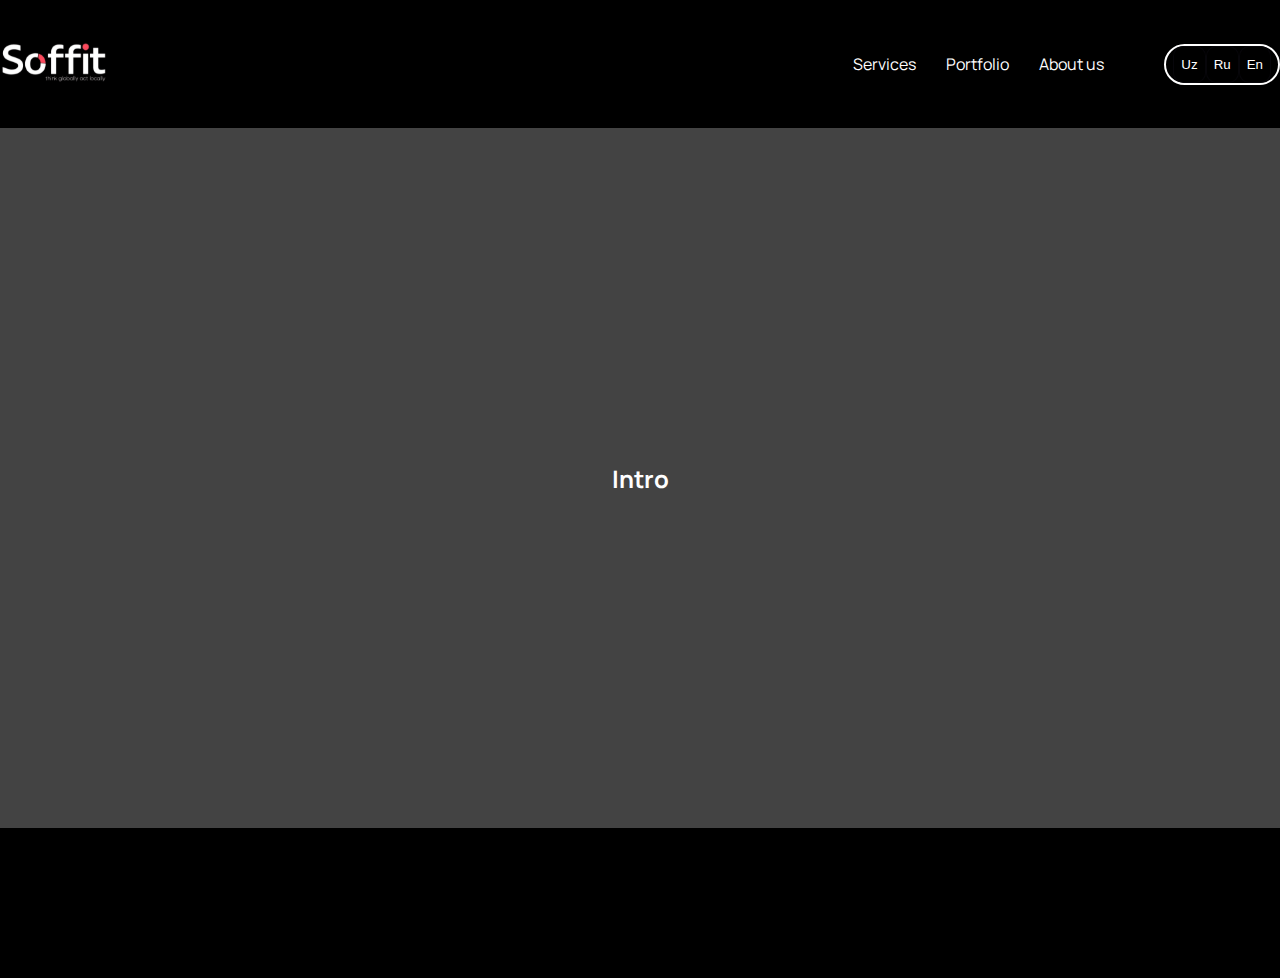
==== index.html @ 9f5dd077 "[main] feat: init" ====
<!DOCTYPE html>
<html lang="en">
  <head>
    <meta charset="UTF-8" />
    <meta name="viewport" content="width=device-width, initial-scale=1.0" />
    <link rel="stylesheet" href="./style.css" />
    <link rel="icon" href="./icons/logo.svg" />

    <!-- google fonts -->
    <link rel="preconnect" href="https://fonts.googleapis.com" />
    <link rel="preconnect" href="https://fonts.gstatic.com" crossorigin />
    <link
      href="https://fonts.googleapis.com/css2?family=Manrope:wght@200..800&family=Montserrat:ital,wght@0,100..900;1,100..900&display=swap"
      rel="stylesheet"
    />
    <!-- google fonts -->

    <title>Soffit</title>
  </head>

  <body>
    <header>
      <div class="container">
        <nav class="flex justify-between items-center py-40">
          <a href="/"><img src="/icons/logo.svg" alt="Soffit" /></a>

          <ul class="flex items-center gap-60">
            <ul class="flex items-center gap-30">
              <li>
                <a href="/services" class="no-underline">Services</a>
              </li>

              <li>
                <a href="/portfolio" class="no-underline">Portfolio</a>
              </li>

              <li>
                <a href="/about" class="no-underline">About us</a>
              </li>
            </ul>

            <li>
              <div class="flex border rounded-full overflow-hidden px-5">
                <button class="px-5">Uz</button>
                <button class="px-5">Ru</button>
                <button class="px-5">En</button>
              </div>
            </li>
          </ul>
        </nav>
      </div>
    </header>

    <section class="intro">
      <div class="container">
        <div class="bg-gray h-700 flex justify-center items-center">
          <h2 class="bg-gray">Intro</h2>
        </div>
      </div>
    </section>
  </body>
</html>
---- style.css ----
* {
  padding: 0;
  margin: 0;
  box-sizing: border-box;
  scroll-behavior: smooth;
  background: #000000;
  color: #ffffff;
}

body {
  font-family: "Manrope", sans-serif;
}

.container {
  max-width: 1400px;
  margin: 0 auto;
}

::-webkit-scrollbar {
  width: 5px;
  height: 10px;
}

/* Background color of the scrollbar track */
::-webkit-scrollbar-track {
  background-color: #000000;
}

/* Color of the scrollbar thumb */
::-webkit-scrollbar-thumb {
  background-color: #434343;
  border-radius: 5px;
}

/* On hover, color of the scrollbar thumb */
::-webkit-scrollbar-thumb:hover {
  background-color: #4b4b4b;
}

.flex {
  display: flex;
}

.items-center {
  align-items: center;
}

.items-start {
  align-items: start;
}

.justify-between {
  justify-content: space-between;
}

.justify-center {
  justify-content: center;
}

.gap-15 {
  gap: 15px;
}

.gap-30 {
  gap: 30px;
}

.gap-50 {
  gap: 50px;
}

.gap-60 {
  gap: 60px;
}

.my-30 {
  margin: 30px 0;
}

.p-0 {
  padding: 0;
}

.px-5 {
  padding-left: 7px;
  padding-right: 7px;
}

.py-10 {
  padding: 10px 0;
}

.py-20 {
  padding: 20px 0;
}

.py-30 {
  padding: 30px 0;
}

.py-40 {
  padding: 40px 0;
}

.hidden {
  display: none;
}

.no-underline {
  text-decoration-line: none;
}

.text-underline {
  text-decoration: underline;
}

.bg-none {
  background: none;
}

.border-none {
  border: none;
}

.border {
  border: #ffffff 2px solid;
}

.border-white {
  border: #ffffff;
}

.rounded-full {
  border-radius: 9999px;
}

.overflow-hidden {
  overflow: hidden;
}

.focus-outline-none {
  outline: none;
}

.bg-gray {
  background-color: #434343;
}

.h-700 {
  height: 700px;
}

.w-full {
  width: 100%;
}

ul {
  margin: 0;
  padding-inline-start: 0;
}
ul li {
  list-style-type: none;
}

header nav button {
  padding: 10px 20px;
  border-radius: 10px;
  border: 1px solid var(--gray-borders, rgba(47, 43, 67, 0.15));
  cursor: pointer;
}
header nav button:hover {
  background: var(--gray-borders, rgba(47, 43, 67, 0.02));
}

.intro {
  margin-bottom: 150px;
}

@media (max-width: 640px) {
  .container {
    max-width: 360px;
  }
  .hidden {
    display: block;
  }
}/*# sourceMappingURL=style.css.map */
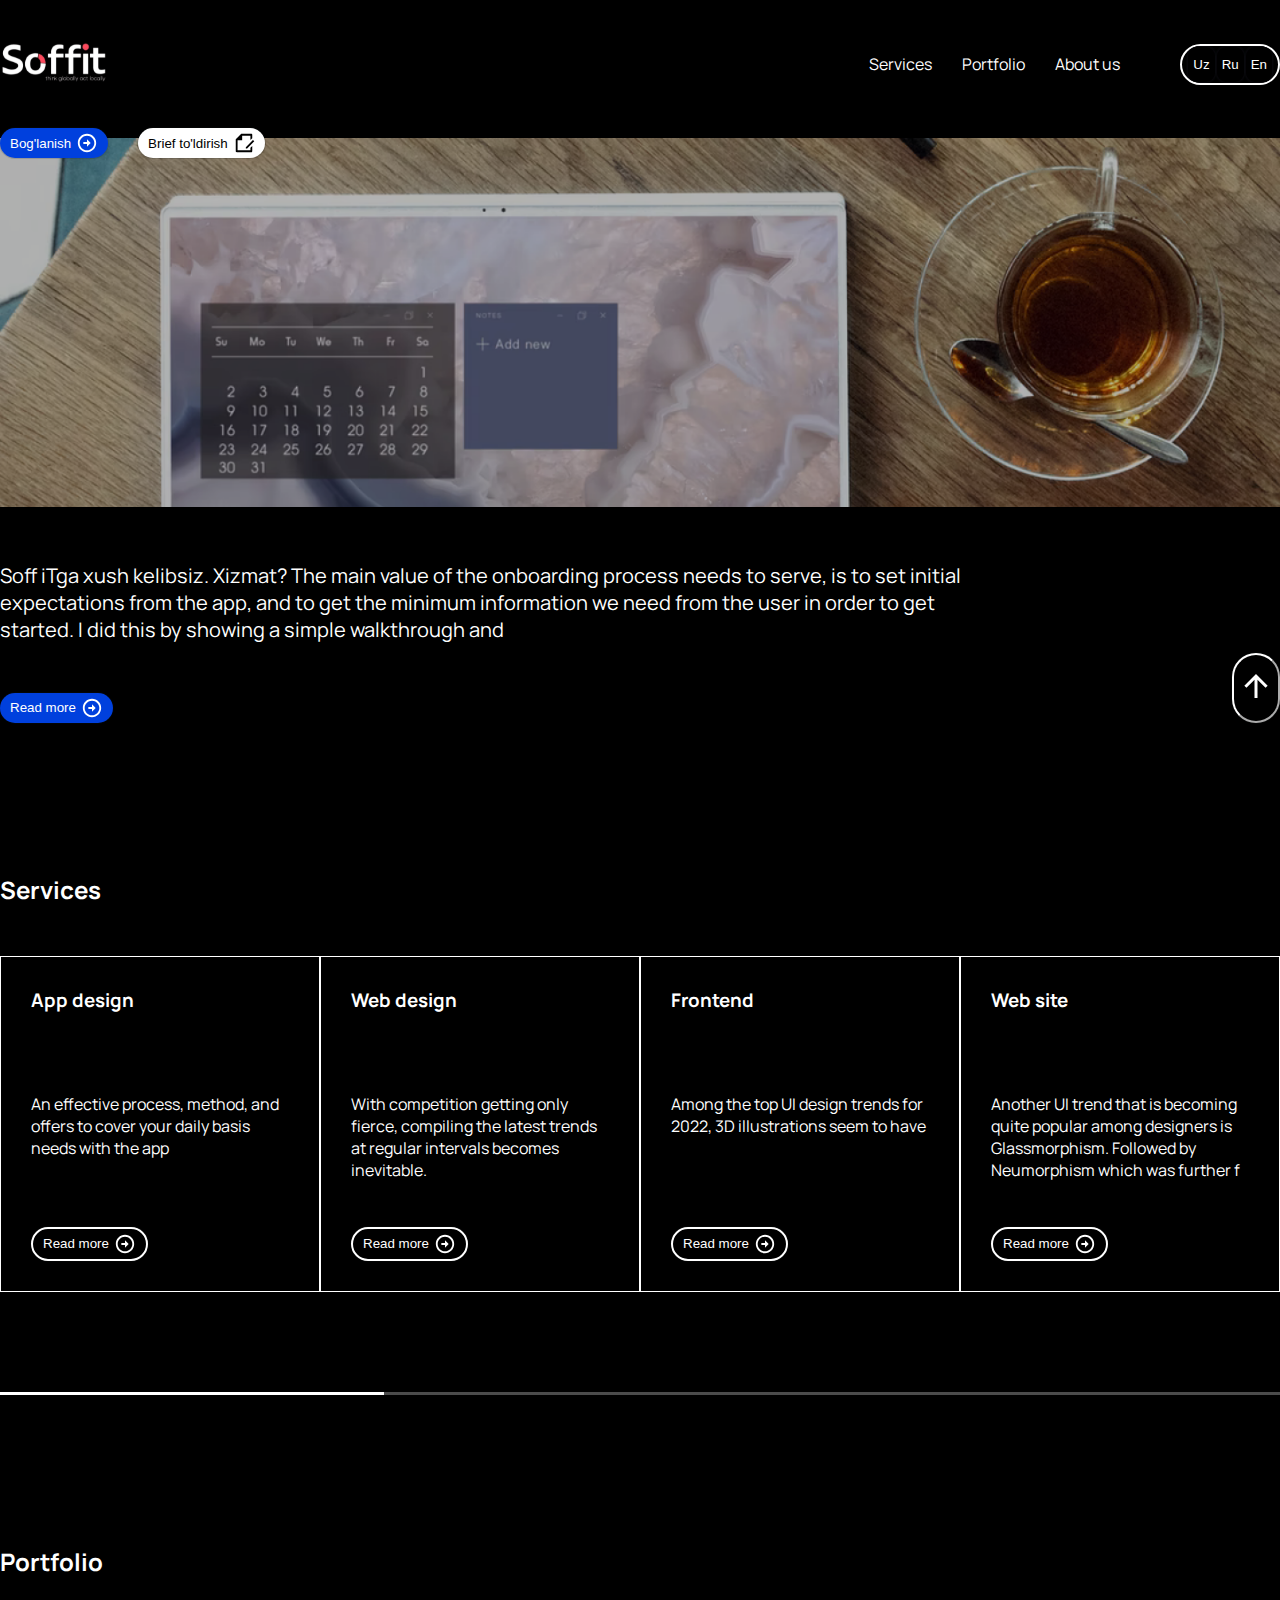
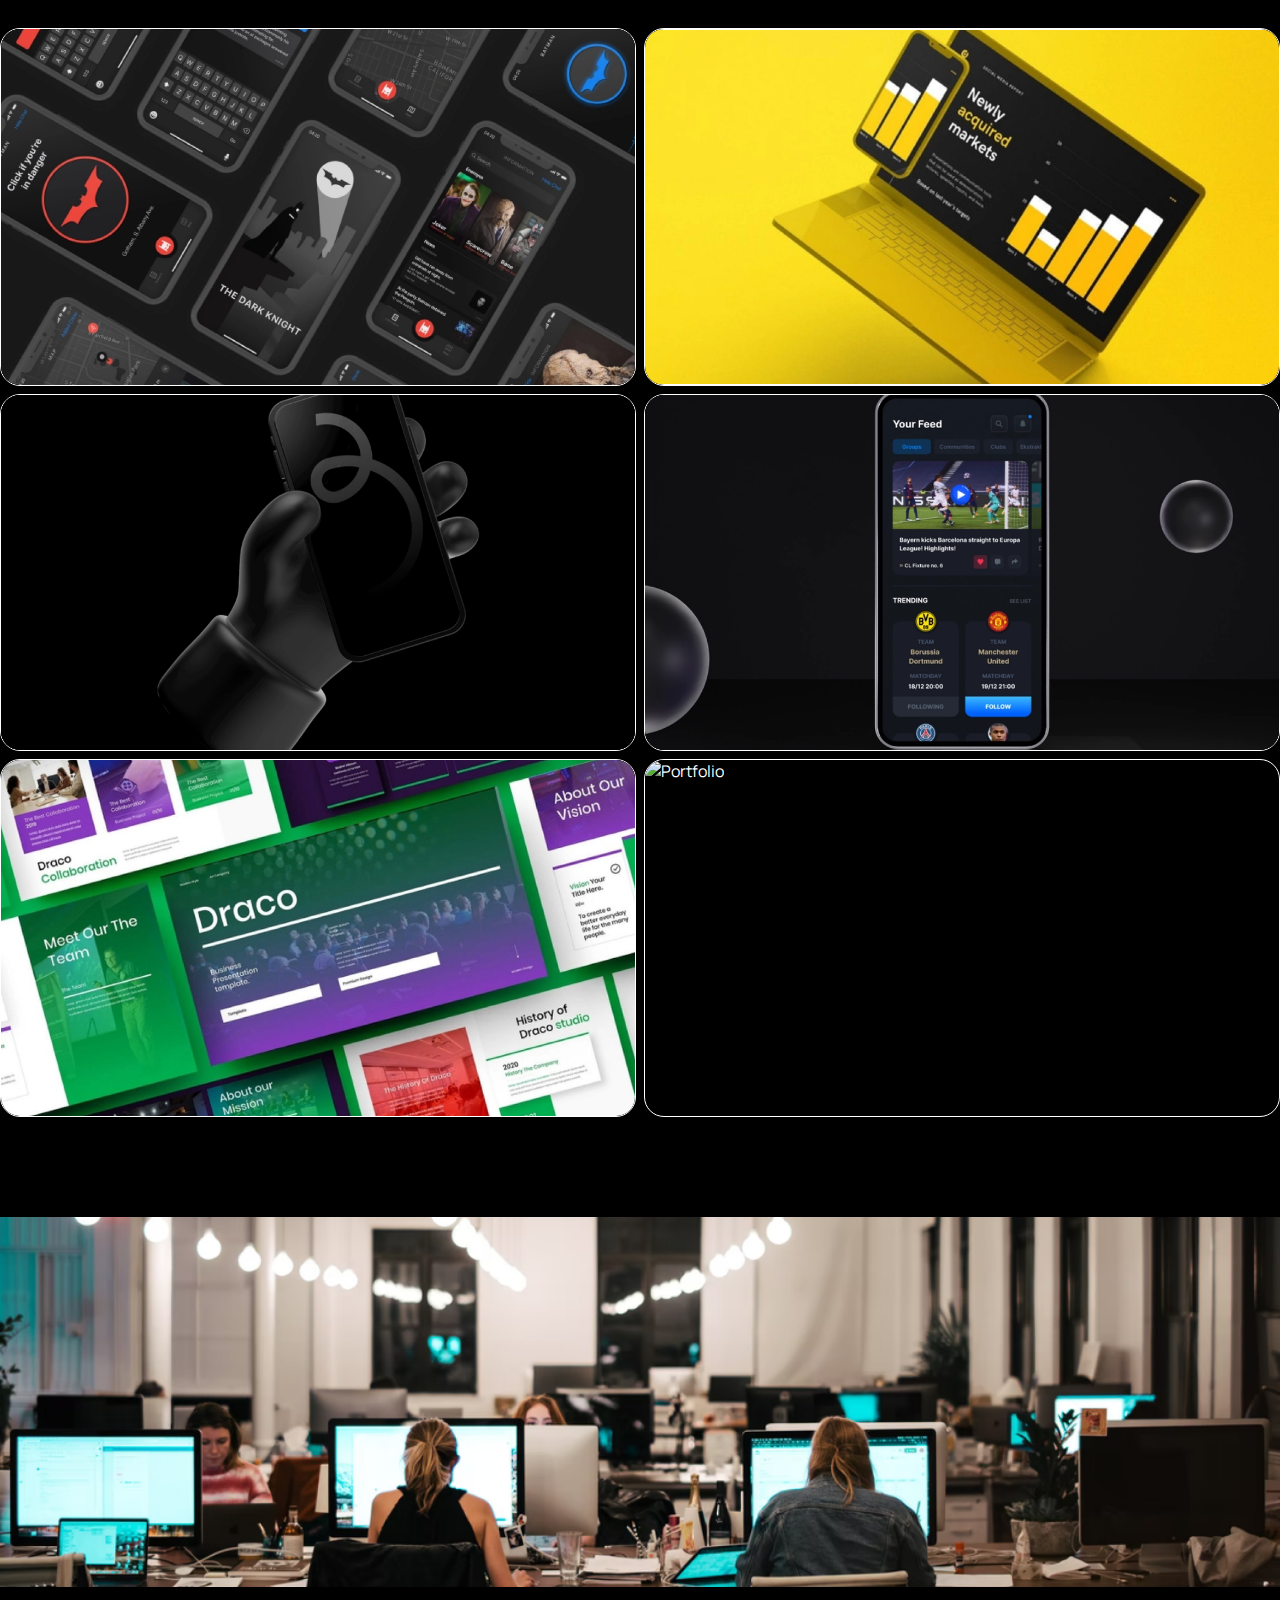
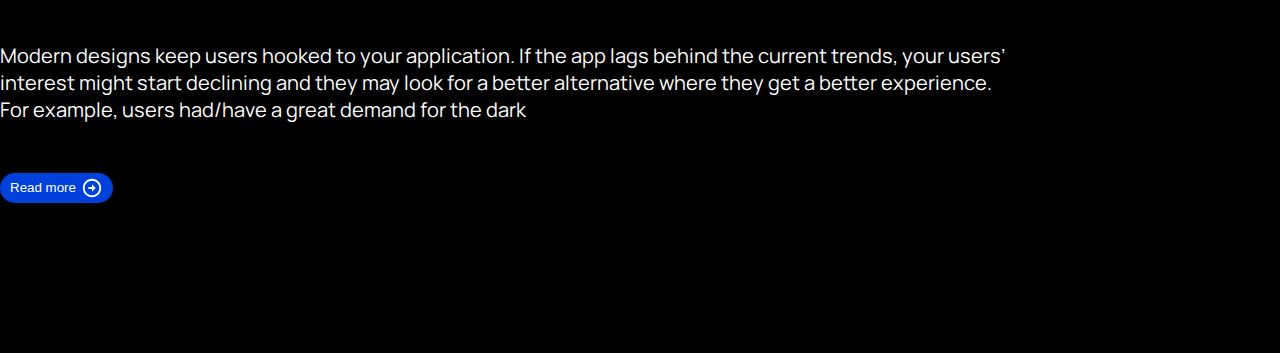
==== commit d7ad9cc0: "[main] feat: main page" ====
--- a/index.html
+++ b/index.html
@@ -51,10 +51,195 @@
       </div>
     </header>
 
-    <section class="intro">
-      <div class="container">
-        <div class="bg-gray h-700 flex justify-center items-center">
-          <h2 class="bg-gray">Intro</h2>
+    <section id="intro" class="intro">
+      <div class="container relative h-10">
+        <div class="flex gap-30 absolute bg-none">
+          <button
+            class="rounded-full flex items-center gap-5 py-4 px-10 overflow-hidden bg-blue border-none"
+          >
+            <span class="bg-blue">Bog'lanish</span>
+
+            <img src="/icons/righ-arrow.svg" alt="go" class="bg-blue" />
+          </button>
+
+          <button
+            class="rounded-full flex items-center gap-5 py-4 px-10 overflow-hidden bg-white border-none"
+          >
+            <span class="bg-white text-black">Brief to'ldirish</span>
+
+            <img src="/icons/brief.svg" alt="go" class="bg-white" />
+          </button>
+        </div>
+      </div>
+
+      <img
+        src="./images/intro.png"
+        alt="Soffit"
+        class="w-full max-h-500 object-cover object-center"
+      />
+
+      <div class="container intro-text-container">
+        <div>
+          <p>
+            Soff iTga xush kelibsiz. Xizmat? The main value of the onboarding
+            process needs to serve, is to set initial expectations from the app,
+            and to get the minimum information we need from the user in order to
+            get started. I did this by showing a simple walkthrough and
+          </p>
+
+          <button
+            class="rounded-full flex items-center gap-5 py-4 px-10 overflow-hidden bg-blue border-none"
+          >
+            <span class="bg-blue">Read more</span>
+
+            <img src="/icons/righ-arrow.svg" alt="go" class="bg-blue" />
+          </button>
+        </div>
+
+        <button class="bg-none border-white rounded-full button-to-top">
+          <img src="/icons/to-top.svg" alt="To top" />
+        </button>
+      </div>
+    </section>
+
+    <section id="services" class="services">
+      <div class="container">
+        <h2>Services</h2>
+
+        <div class="cards">
+          <!-- Service card start -->
+          <div class="card">
+            <h3>App design</h3>
+
+            <p>
+              An effective process, method, and offers to cover your daily basis
+              needs with the app
+            </p>
+
+            <button>
+              <span>Read more</span>
+
+              <img src="/icons/righ-arrow.svg" alt="go" />
+            </button>
+          </div>
+          <!-- Service card end -->
+
+          <!-- Service card start -->
+          <div class="card">
+            <h3>Web design</h3>
+
+            <p>
+              With competition getting only fierce, compiling the latest trends
+              at regular intervals becomes inevitable.
+            </p>
+
+            <button>
+              <span>Read more</span>
+
+              <img src="/icons/righ-arrow.svg" alt="go" />
+            </button>
+          </div>
+          <!-- Service card end -->
+
+          <!-- Service card start -->
+          <div class="card">
+            <h3>Frontend</h3>
+
+            <p>
+              Among the top UI design trends for 2022, 3D illustrations seem to
+              have
+            </p>
+
+            <button>
+              <span>Read more</span>
+
+              <img src="/icons/righ-arrow.svg" alt="go" />
+            </button>
+          </div>
+          <!-- Service card end -->
+
+          <!-- Service card start -->
+          <div class="card">
+            <h3>Web site</h3>
+
+            <p>
+              Another UI trend that is becoming quite popular among designers is
+              Glassmorphism. Followed by Neumorphism which was further f
+            </p>
+
+            <button>
+              <span>Read more</span>
+
+              <img src="/icons/righ-arrow.svg" alt="go" />
+            </button>
+          </div>
+          <!-- Service card end -->
+        </div>
+
+        <div class="scroll-bar">
+          <div class="thumb"></div>
+        </div>
+      </div>
+    </section>
+
+    <section id="portfolio" class="portfolio">
+      <div class="container">
+        <h2>Portfolio</h2>
+
+        <div class="cards">
+          <div class="card">
+            <img src="/images/portfolio-1.png" alt="Portfolio" />
+          </div>
+
+          <div class="card">
+            <img src="/images/portfolio-2.png" alt="Portfolio" />
+          </div>
+
+          <div class="card">
+            <img src="/images/portfolio-3.png" alt="Portfolio" />
+          </div>
+
+          <div class="card">
+            <img src="/images/portfolio-4.png" alt="Portfolio" />
+          </div>
+
+          <div class="card">
+            <img src="/images/portfolio-5.png" alt="Portfolio" />
+          </div>
+
+          <div class="card">
+            <img src="/images/portfolio-6x`.png" alt="Portfolio" />
+          </div>
+        </div>
+      </div>
+    </section>
+
+    <section id="outro" class="outro">
+      <img
+        src="/images/outro.png"
+        alt="Outro"
+        class="w-full max-h-500 object-cover object-center"
+      />
+
+      <div class="container">
+        <div class="outro-text-container">
+          <div>
+            <p>
+              Modern designs keep users hooked to your application. If the app
+              lags behind the current trends, your users’ interest might start
+              declining and they may look for a better alternative where they
+              get a better experience. For example, users had/have a great
+              demand for the dark
+            </p>
+
+            <button
+              class="rounded-full flex items-center gap-5 py-4 px-10 overflow-hidden bg-blue border-none"
+            >
+              <span class="bg-blue">Read more</span>
+
+              <img src="/icons/righ-arrow.svg" alt="go" class="bg-blue" />
+            </button>
+          </div>
         </div>
       </div>
     </section>
--- a/style.css
+++ b/style.css
@@ -57,6 +57,10 @@
   justify-content: center;
 }
 
+.gap-5 {
+  gap: 5px;
+}
+
 .gap-15 {
   gap: 15px;
 }
@@ -73,33 +77,80 @@
   gap: 60px;
 }
 
+.mt-60 {
+  margin-top: 60x;
+}
+
+.mt-80 {
+  margin-top: 80x;
+}
+
+.mt-100 {
+  margin-top: 100x;
+}
+
 .my-30 {
-  margin: 30px 0;
+  margin-top: 30px;
+  margin-bottom: 30px;
+}
+
+.my-60 {
+  margin-top: 60px;
+  margin-bottom: 60px;
+}
+
+.my-80 {
+  margin-top: 80px;
+  margin-bottom: 80px;
+}
+
+.my-100 {
+  margin-top: 100px;
+  margin-bottom: 100px;
 }
 
 .p-0 {
-  padding: 0;
+  padding: 0px 0px;
 }
 
 .px-5 {
-  padding-left: 7px;
-  padding-right: 7px;
+  padding-left: 5px;
+  padding-right: 5px;
+}
+
+.px-10 {
+  padding-left: 10px;
+  padding-right: 10px;
+}
+
+.py-4 {
+  padding-top: 4px;
+  padding-bottom: 4px;
+}
+
+.py-5 {
+  padding-top: 4px;
+  padding-bottom: 4px;
 }
 
 .py-10 {
-  padding: 10px 0;
+  padding-top: 4px;
+  padding-bottom: 4px;
 }
 
 .py-20 {
-  padding: 20px 0;
+  padding-top: 20px;
+  padding-bottom: 20px;
 }
 
 .py-30 {
-  padding: 30px 0;
+  padding-top: 30px;
+  padding-bottom: 30px;
 }
 
 .py-40 {
-  padding: 40px 0;
+  padding-top: 40px;
+  padding-bottom: 40px;
 }
 
 .hidden {
@@ -127,7 +178,7 @@
 }
 
 .border-white {
-  border: #ffffff;
+  border-color: #ffffff;
 }
 
 .rounded-full {
@@ -146,8 +197,40 @@
   background-color: #434343;
 }
 
-.h-700 {
-  height: 700px;
+.bg-blue {
+  background-color: #0040DD;
+}
+
+.bg-white {
+  background-color: #ffffff;
+}
+
+.text-black {
+  color: #000000;
+}
+
+.relative {
+  position: relative;
+}
+
+.absolute {
+  position: absolute;
+}
+
+.h-10 {
+  height: 10px;
+}
+
+.h-500 {
+  height: 500px;
+}
+
+.h-600 {
+  height: 600px;
+}
+
+.max-h-500 {
+  max-height: 500px;
 }
 
 .w-full {
@@ -160,20 +243,126 @@
 }
 ul li {
   list-style-type: none;
+}
+
+button {
+  cursor: pointer;
+  box-shadow: rgba(0, 0, 0, 0.02) 0px 1px 3px 0px, rgba(27, 31, 35, 0.15) 0px 0px 0px 1px;
+}
+
+button:hover {
+  box-shadow: rgba(60, 64, 67, 0.3) 0px 1px 2px 0px, rgba(60, 64, 67, 0.15) 0px 2px 6px 2px;
+}
+
+.object-center {
+  -o-object-position: center;
+     object-position: center;
+}
+
+.object-cover {
+  -o-object-fit: cover;
+     object-fit: cover;
 }
 
 header nav button {
   padding: 10px 20px;
   border-radius: 10px;
   border: 1px solid var(--gray-borders, rgba(47, 43, 67, 0.15));
-  cursor: pointer;
 }
 header nav button:hover {
   background: var(--gray-borders, rgba(47, 43, 67, 0.02));
 }
 
-.intro {
+.intro,
+.outro {
   margin-bottom: 150px;
+}
+.intro-text-container,
+.outro-text-container {
+  display: flex;
+  justify-content: space-between;
+  align-items: end;
+  margin-top: 50px;
+  margin-bottom: 50px;
+}
+.intro-text-container p,
+.outro-text-container p {
+  font-size: 20px;
+  width: 80%;
+  margin-bottom: 50px;
+}
+.intro-text-container .button-to-top,
+.outro-text-container .button-to-top {
+  height: 70px;
+  padding-left: 4px;
+  padding-right: 4px;
+}
+
+.services h2 {
+  margin-bottom: 50px;
+}
+.services .cards {
+  display: flex;
+  align-items: stretch;
+  margin-bottom: 100px;
+}
+.services .cards .card {
+  position: relative;
+  border: #ffffff 1px solid;
+  padding: 30px;
+  width: 350px;
+}
+.services .cards .card h3 {
+  margin-bottom: 80px;
+}
+.services .cards .card p {
+  margin-bottom: 80px;
+}
+.services .cards .card button {
+  position: absolute;
+  bottom: 30px;
+  border-radius: 9999px;
+  border: 2px solid #ffffff;
+  overflow: hidden;
+  background: none;
+  display: flex;
+  align-items: center;
+  gap: 5px;
+  padding: 4px 10px;
+}
+.services .scroll-bar {
+  margin-bottom: 150px;
+  height: 3px;
+  background-color: #4b4b4b;
+}
+.services .scroll-bar .thumb {
+  height: 100%;
+  width: 30%;
+  background-color: #ffffff;
+}
+
+.portfolio h2 {
+  margin-bottom: 50px;
+}
+.portfolio .cards {
+  display: grid;
+  grid-template-columns: repeat(2, 1fr);
+  grid-gap: 8px;
+  margin-bottom: 100px;
+}
+.portfolio .cards .card {
+  border: #ffffff 1px solid;
+  border-radius: 20px;
+  overflow: hidden;
+  aspect-ratio: 16/9;
+}
+.portfolio .cards img {
+  width: 100%;
+  height: 100%;
+  -o-object-fit: cover;
+     object-fit: cover;
+  -o-object-position: center;
+     object-position: center;
 }
 
 @media (max-width: 640px) {
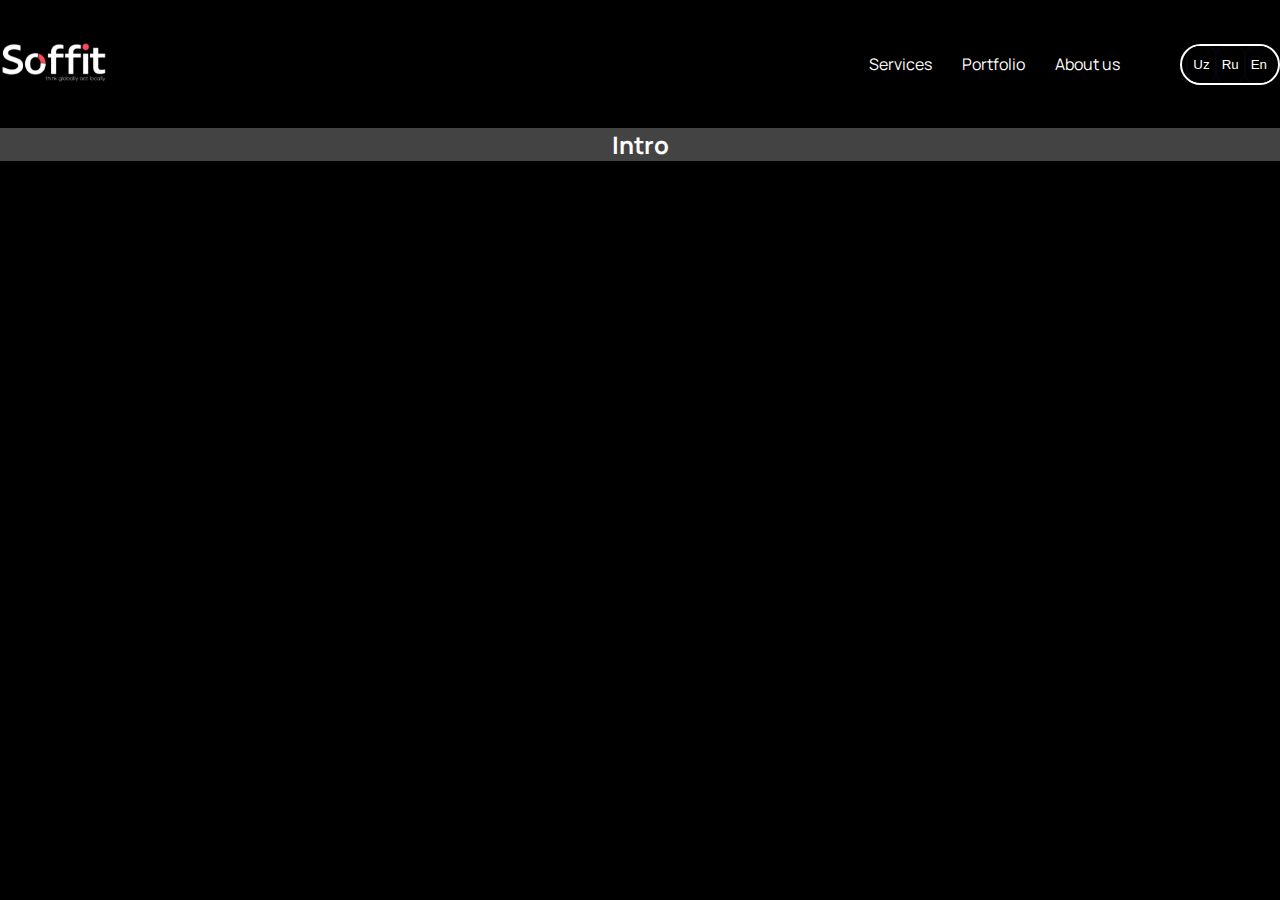
==== commit 82709dd1: "Portfolio" ====
--- a/index.html
+++ b/index.html
@@ -31,7 +31,7 @@
               </li>
 
               <li>
-                <a href="/portfolio" class="no-underline">Portfolio</a>
+                <a href="/portfolio.html" class="no-underline">Portfolio</a>
               </li>
 
               <li>
@@ -51,195 +51,10 @@
       </div>
     </header>
 
-    <section id="intro" class="intro">
-      <div class="container relative h-10">
-        <div class="flex gap-30 absolute bg-none">
-          <button
-            class="rounded-full flex items-center gap-5 py-4 px-10 overflow-hidden bg-blue border-none"
-          >
-            <span class="bg-blue">Bog'lanish</span>
-
-            <img src="/icons/righ-arrow.svg" alt="go" class="bg-blue" />
-          </button>
-
-          <button
-            class="rounded-full flex items-center gap-5 py-4 px-10 overflow-hidden bg-white border-none"
-          >
-            <span class="bg-white text-black">Brief to'ldirish</span>
-
-            <img src="/icons/brief.svg" alt="go" class="bg-white" />
-          </button>
-        </div>
-      </div>
-
-      <img
-        src="./images/intro.png"
-        alt="Soffit"
-        class="w-full max-h-500 object-cover object-center"
-      />
-
-      <div class="container intro-text-container">
-        <div>
-          <p>
-            Soff iTga xush kelibsiz. Xizmat? The main value of the onboarding
-            process needs to serve, is to set initial expectations from the app,
-            and to get the minimum information we need from the user in order to
-            get started. I did this by showing a simple walkthrough and
-          </p>
-
-          <button
-            class="rounded-full flex items-center gap-5 py-4 px-10 overflow-hidden bg-blue border-none"
-          >
-            <span class="bg-blue">Read more</span>
-
-            <img src="/icons/righ-arrow.svg" alt="go" class="bg-blue" />
-          </button>
-        </div>
-
-        <button class="bg-none border-white rounded-full button-to-top">
-          <img src="/icons/to-top.svg" alt="To top" />
-        </button>
-      </div>
-    </section>
-
-    <section id="services" class="services">
+    <section class="intro">
       <div class="container">
-        <h2>Services</h2>
-
-        <div class="cards">
-          <!-- Service card start -->
-          <div class="card">
-            <h3>App design</h3>
-
-            <p>
-              An effective process, method, and offers to cover your daily basis
-              needs with the app
-            </p>
-
-            <button>
-              <span>Read more</span>
-
-              <img src="/icons/righ-arrow.svg" alt="go" />
-            </button>
-          </div>
-          <!-- Service card end -->
-
-          <!-- Service card start -->
-          <div class="card">
-            <h3>Web design</h3>
-
-            <p>
-              With competition getting only fierce, compiling the latest trends
-              at regular intervals becomes inevitable.
-            </p>
-
-            <button>
-              <span>Read more</span>
-
-              <img src="/icons/righ-arrow.svg" alt="go" />
-            </button>
-          </div>
-          <!-- Service card end -->
-
-          <!-- Service card start -->
-          <div class="card">
-            <h3>Frontend</h3>
-
-            <p>
-              Among the top UI design trends for 2022, 3D illustrations seem to
-              have
-            </p>
-
-            <button>
-              <span>Read more</span>
-
-              <img src="/icons/righ-arrow.svg" alt="go" />
-            </button>
-          </div>
-          <!-- Service card end -->
-
-          <!-- Service card start -->
-          <div class="card">
-            <h3>Web site</h3>
-
-            <p>
-              Another UI trend that is becoming quite popular among designers is
-              Glassmorphism. Followed by Neumorphism which was further f
-            </p>
-
-            <button>
-              <span>Read more</span>
-
-              <img src="/icons/righ-arrow.svg" alt="go" />
-            </button>
-          </div>
-          <!-- Service card end -->
-        </div>
-
-        <div class="scroll-bar">
-          <div class="thumb"></div>
-        </div>
-      </div>
-    </section>
-
-    <section id="portfolio" class="portfolio">
-      <div class="container">
-        <h2>Portfolio</h2>
-
-        <div class="cards">
-          <div class="card">
-            <img src="/images/portfolio-1.png" alt="Portfolio" />
-          </div>
-
-          <div class="card">
-            <img src="/images/portfolio-2.png" alt="Portfolio" />
-          </div>
-
-          <div class="card">
-            <img src="/images/portfolio-3.png" alt="Portfolio" />
-          </div>
-
-          <div class="card">
-            <img src="/images/portfolio-4.png" alt="Portfolio" />
-          </div>
-
-          <div class="card">
-            <img src="/images/portfolio-5.png" alt="Portfolio" />
-          </div>
-
-          <div class="card">
-            <img src="/images/portfolio-6x`.png" alt="Portfolio" />
-          </div>
-        </div>
-      </div>
-    </section>
-
-    <section id="outro" class="outro">
-      <img
-        src="/images/outro.png"
-        alt="Outro"
-        class="w-full max-h-500 object-cover object-center"
-      />
-
-      <div class="container">
-        <div class="outro-text-container">
-          <div>
-            <p>
-              Modern designs keep users hooked to your application. If the app
-              lags behind the current trends, your users’ interest might start
-              declining and they may look for a better alternative where they
-              get a better experience. For example, users had/have a great
-              demand for the dark
-            </p>
-
-            <button
-              class="rounded-full flex items-center gap-5 py-4 px-10 overflow-hidden bg-blue border-none"
-            >
-              <span class="bg-blue">Read more</span>
-
-              <img src="/icons/righ-arrow.svg" alt="go" class="bg-blue" />
-            </button>
-          </div>
+        <div class="bg-gray h-700 flex justify-center items-center">
+          <h2 class="bg-gray">Intro</h2>
         </div>
       </div>
     </section>
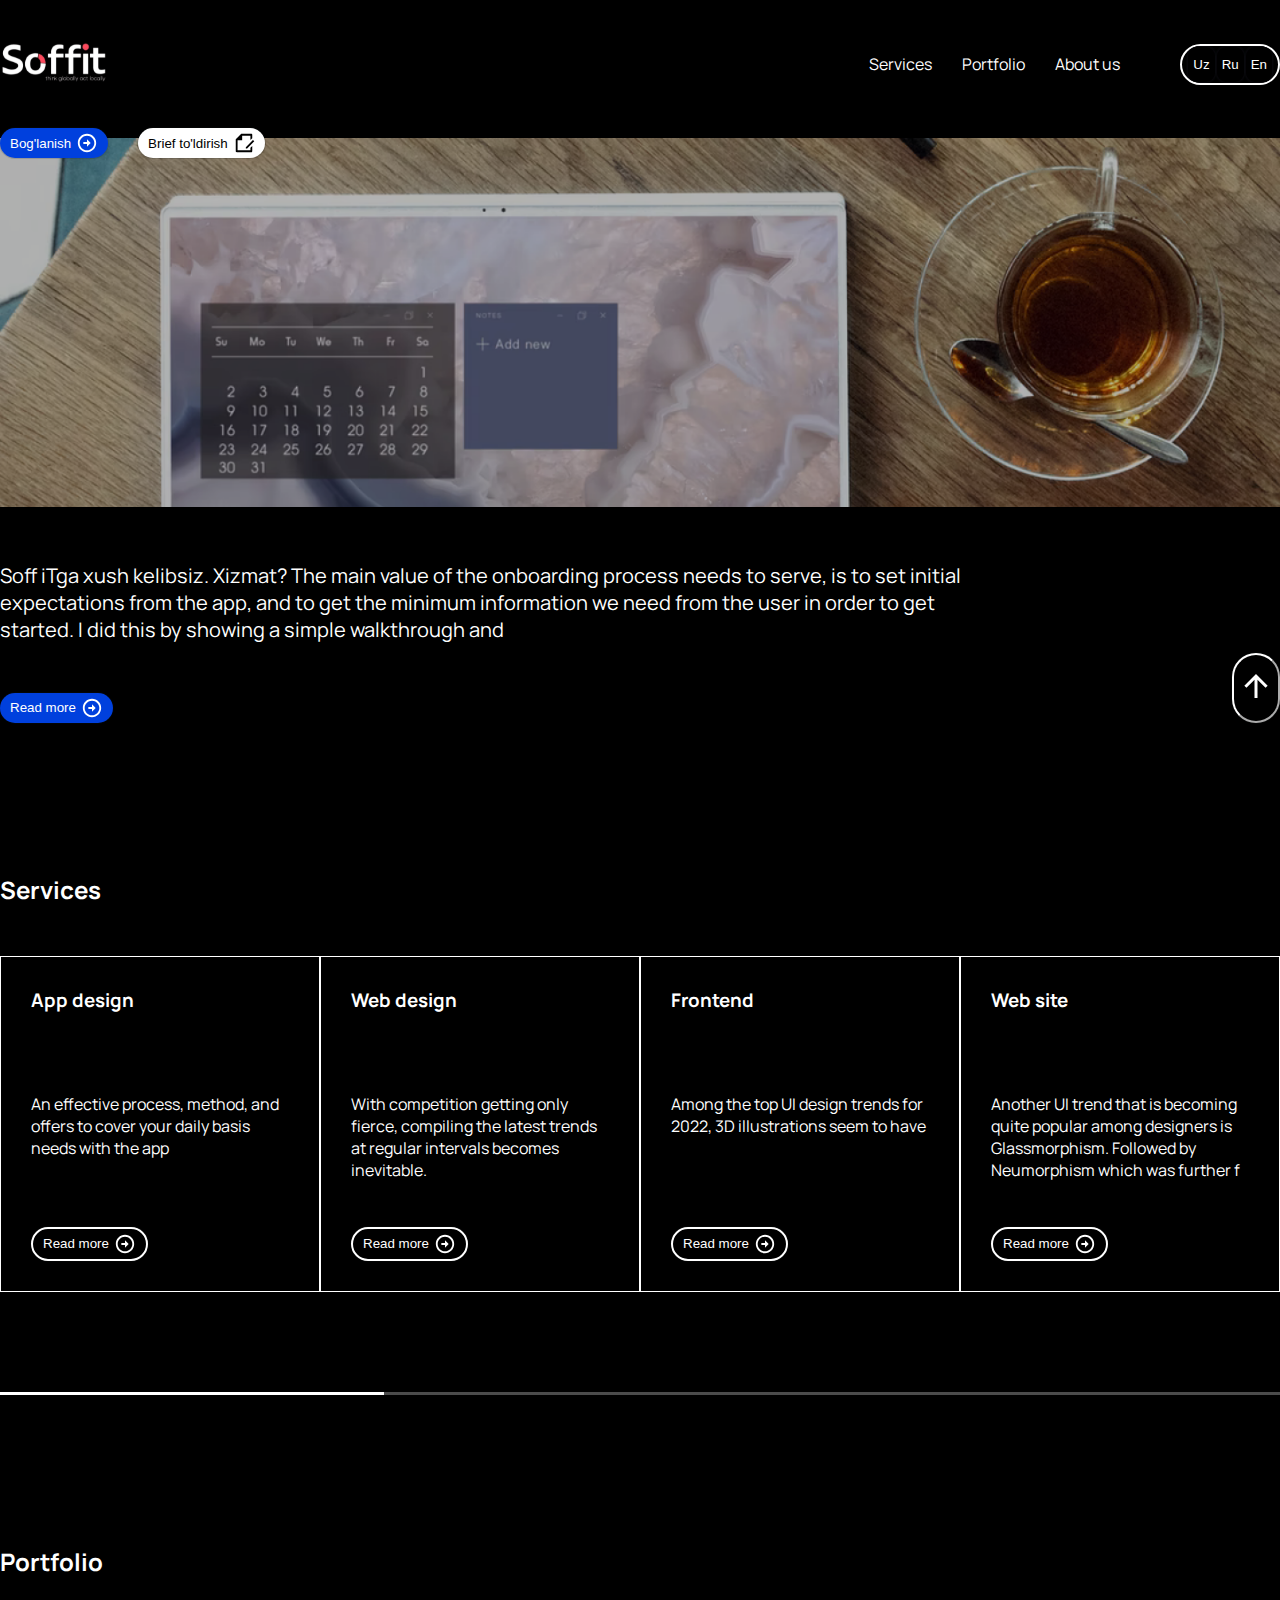
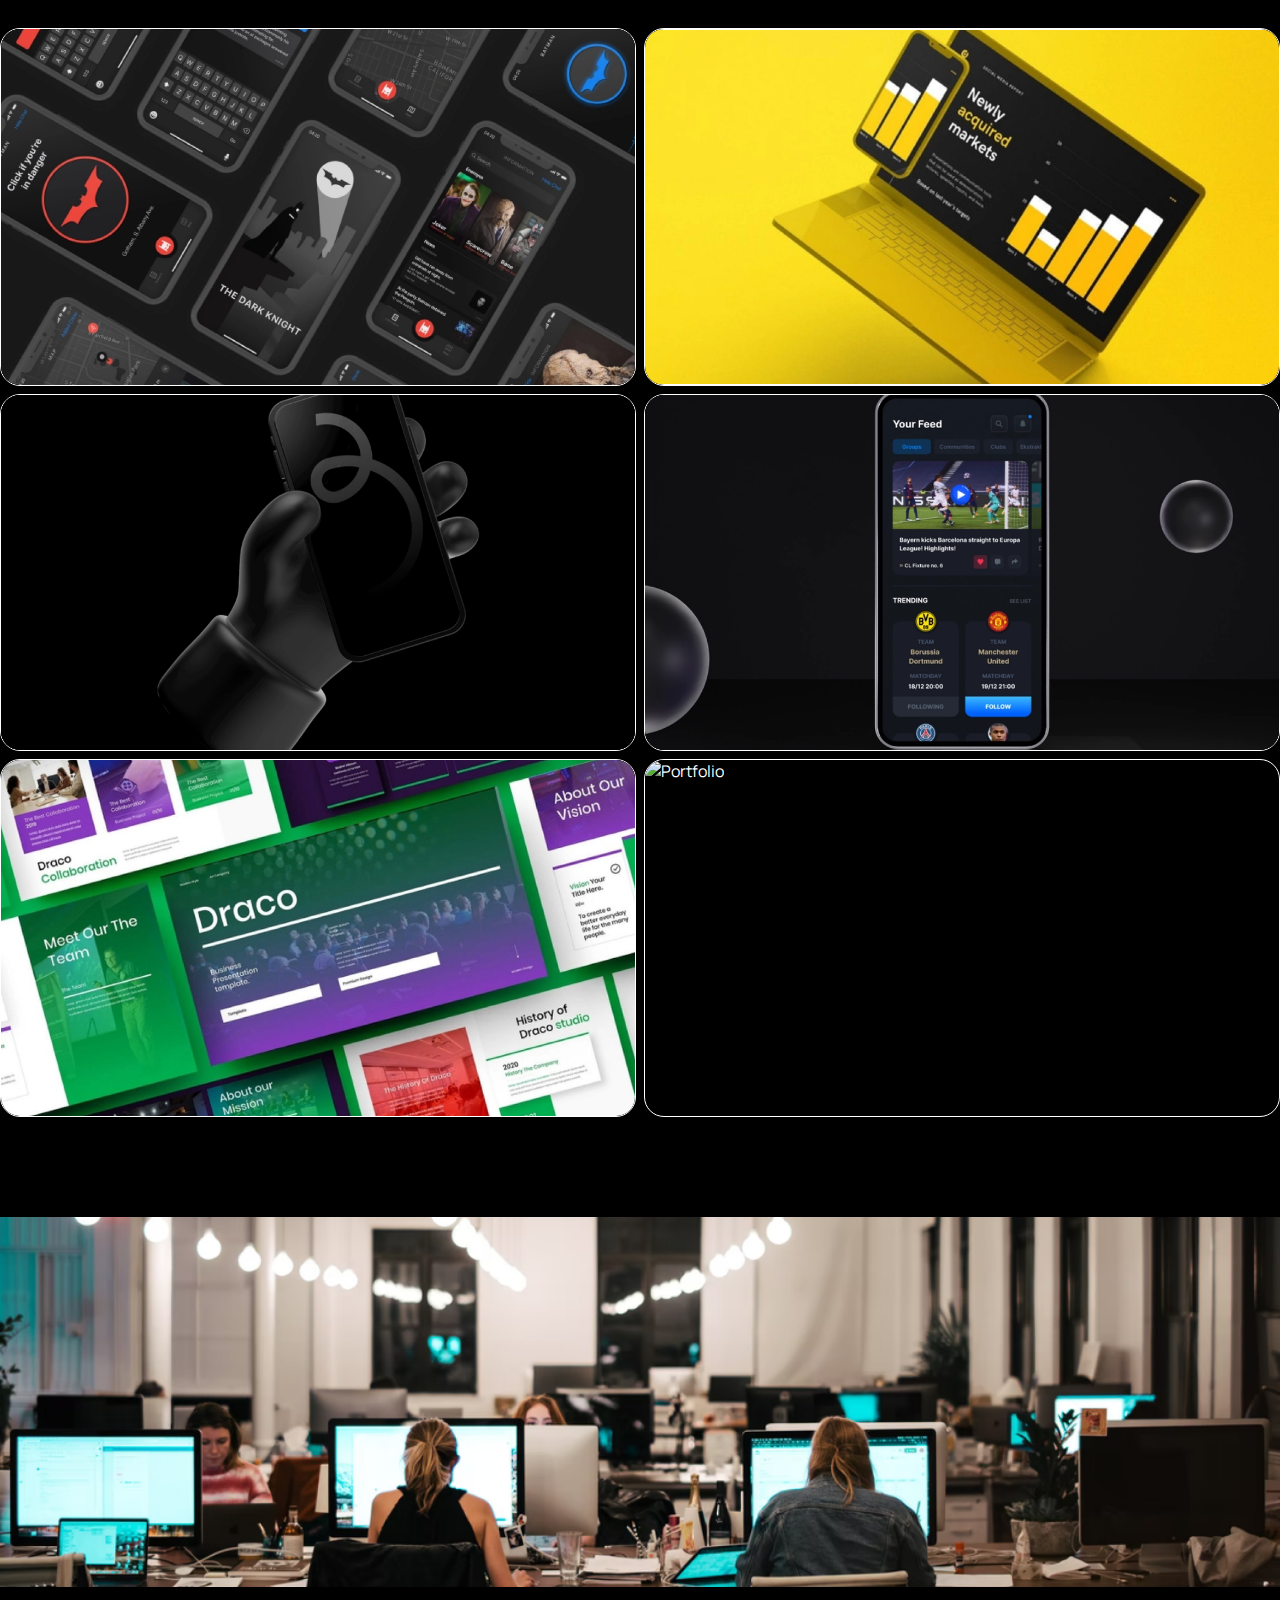
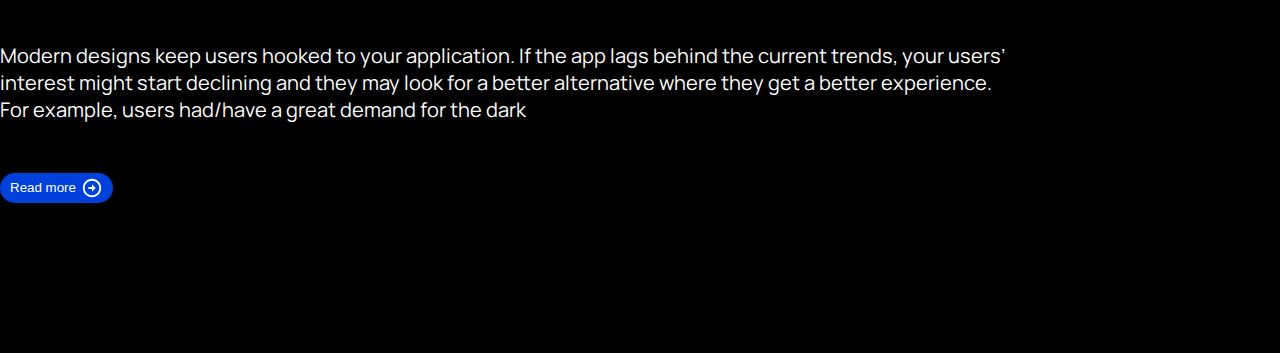
==== commit fb1d1a01: "Merge branch 'dev' of github.com:ismoil4432/vuex-team-contest-6" ====
--- a/index.html
+++ b/index.html
@@ -51,10 +51,195 @@
       </div>
     </header>
 
-    <section class="intro">
-      <div class="container">
-        <div class="bg-gray h-700 flex justify-center items-center">
-          <h2 class="bg-gray">Intro</h2>
+    <section id="intro" class="intro">
+      <div class="container relative h-10">
+        <div class="flex gap-30 absolute bg-none">
+          <button
+            class="rounded-full flex items-center gap-5 py-4 px-10 overflow-hidden bg-blue border-none"
+          >
+            <span class="bg-blue">Bog'lanish</span>
+
+            <img src="/icons/righ-arrow.svg" alt="go" class="bg-blue" />
+          </button>
+
+          <button
+            class="rounded-full flex items-center gap-5 py-4 px-10 overflow-hidden bg-white border-none"
+          >
+            <span class="bg-white text-black">Brief to'ldirish</span>
+
+            <img src="/icons/brief.svg" alt="go" class="bg-white" />
+          </button>
+        </div>
+      </div>
+
+      <img
+        src="./images/intro.png"
+        alt="Soffit"
+        class="w-full max-h-500 object-cover object-center"
+      />
+
+      <div class="container intro-text-container">
+        <div>
+          <p>
+            Soff iTga xush kelibsiz. Xizmat? The main value of the onboarding
+            process needs to serve, is to set initial expectations from the app,
+            and to get the minimum information we need from the user in order to
+            get started. I did this by showing a simple walkthrough and
+          </p>
+
+          <button
+            class="rounded-full flex items-center gap-5 py-4 px-10 overflow-hidden bg-blue border-none"
+          >
+            <span class="bg-blue">Read more</span>
+
+            <img src="/icons/righ-arrow.svg" alt="go" class="bg-blue" />
+          </button>
+        </div>
+
+        <button class="bg-none border-white rounded-full button-to-top">
+          <img src="/icons/to-top.svg" alt="To top" />
+        </button>
+      </div>
+    </section>
+
+    <section id="services" class="services">
+      <div class="container">
+        <h2>Services</h2>
+
+        <div class="cards">
+          <!-- Service card start -->
+          <div class="card">
+            <h3>App design</h3>
+
+            <p>
+              An effective process, method, and offers to cover your daily basis
+              needs with the app
+            </p>
+
+            <button>
+              <span>Read more</span>
+
+              <img src="/icons/righ-arrow.svg" alt="go" />
+            </button>
+          </div>
+          <!-- Service card end -->
+
+          <!-- Service card start -->
+          <div class="card">
+            <h3>Web design</h3>
+
+            <p>
+              With competition getting only fierce, compiling the latest trends
+              at regular intervals becomes inevitable.
+            </p>
+
+            <button>
+              <span>Read more</span>
+
+              <img src="/icons/righ-arrow.svg" alt="go" />
+            </button>
+          </div>
+          <!-- Service card end -->
+
+          <!-- Service card start -->
+          <div class="card">
+            <h3>Frontend</h3>
+
+            <p>
+              Among the top UI design trends for 2022, 3D illustrations seem to
+              have
+            </p>
+
+            <button>
+              <span>Read more</span>
+
+              <img src="/icons/righ-arrow.svg" alt="go" />
+            </button>
+          </div>
+          <!-- Service card end -->
+
+          <!-- Service card start -->
+          <div class="card">
+            <h3>Web site</h3>
+
+            <p>
+              Another UI trend that is becoming quite popular among designers is
+              Glassmorphism. Followed by Neumorphism which was further f
+            </p>
+
+            <button>
+              <span>Read more</span>
+
+              <img src="/icons/righ-arrow.svg" alt="go" />
+            </button>
+          </div>
+          <!-- Service card end -->
+        </div>
+
+        <div class="scroll-bar">
+          <div class="thumb"></div>
+        </div>
+      </div>
+    </section>
+
+    <section id="portfolio" class="portfolio">
+      <div class="container">
+        <h2>Portfolio</h2>
+
+        <div class="cards">
+          <div class="card">
+            <img src="/images/portfolio-1.png" alt="Portfolio" />
+          </div>
+
+          <div class="card">
+            <img src="/images/portfolio-2.png" alt="Portfolio" />
+          </div>
+
+          <div class="card">
+            <img src="/images/portfolio-3.png" alt="Portfolio" />
+          </div>
+
+          <div class="card">
+            <img src="/images/portfolio-4.png" alt="Portfolio" />
+          </div>
+
+          <div class="card">
+            <img src="/images/portfolio-5.png" alt="Portfolio" />
+          </div>
+
+          <div class="card">
+            <img src="/images/portfolio-6x`.png" alt="Portfolio" />
+          </div>
+        </div>
+      </div>
+    </section>
+
+    <section id="outro" class="outro">
+      <img
+        src="/images/outro.png"
+        alt="Outro"
+        class="w-full max-h-500 object-cover object-center"
+      />
+
+      <div class="container">
+        <div class="outro-text-container">
+          <div>
+            <p>
+              Modern designs keep users hooked to your application. If the app
+              lags behind the current trends, your users’ interest might start
+              declining and they may look for a better alternative where they
+              get a better experience. For example, users had/have a great
+              demand for the dark
+            </p>
+
+            <button
+              class="rounded-full flex items-center gap-5 py-4 px-10 overflow-hidden bg-blue border-none"
+            >
+              <span class="bg-blue">Read more</span>
+
+              <img src="/icons/righ-arrow.svg" alt="go" class="bg-blue" />
+            </button>
+          </div>
         </div>
       </div>
     </section>
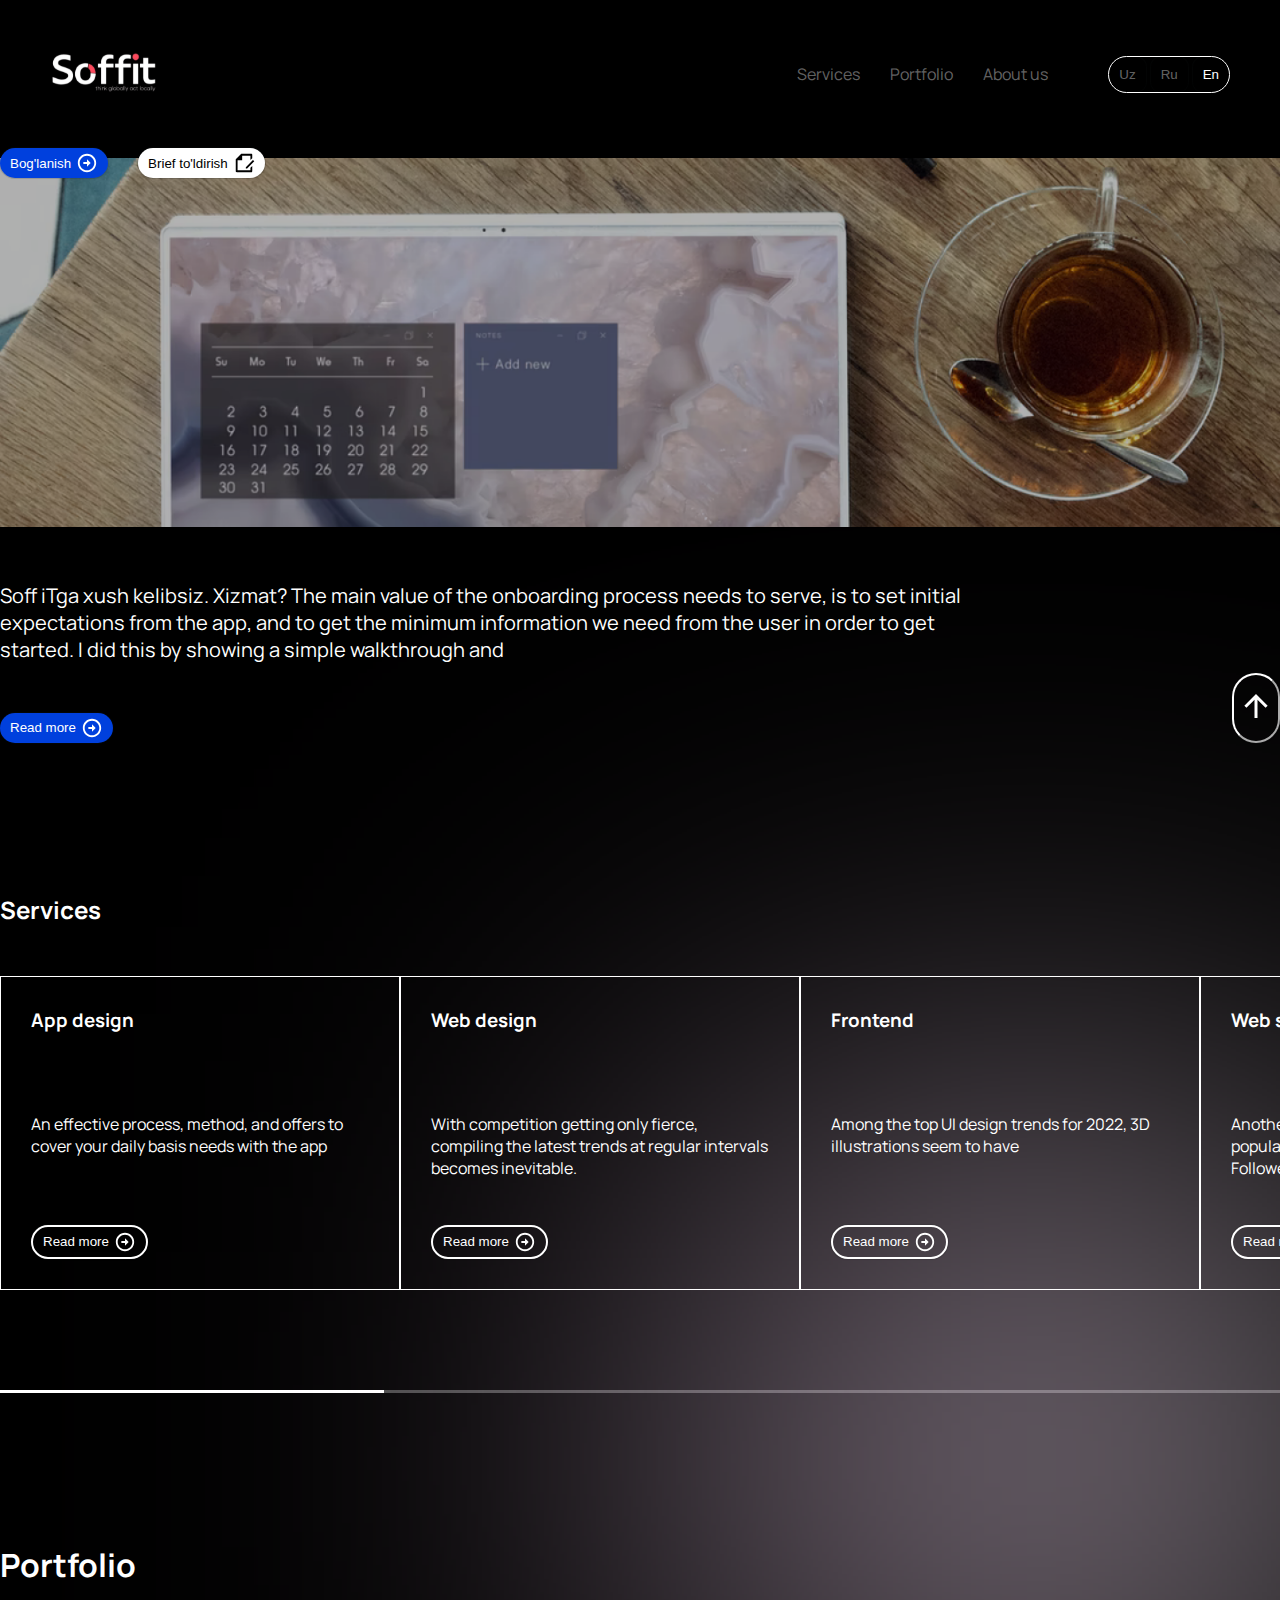
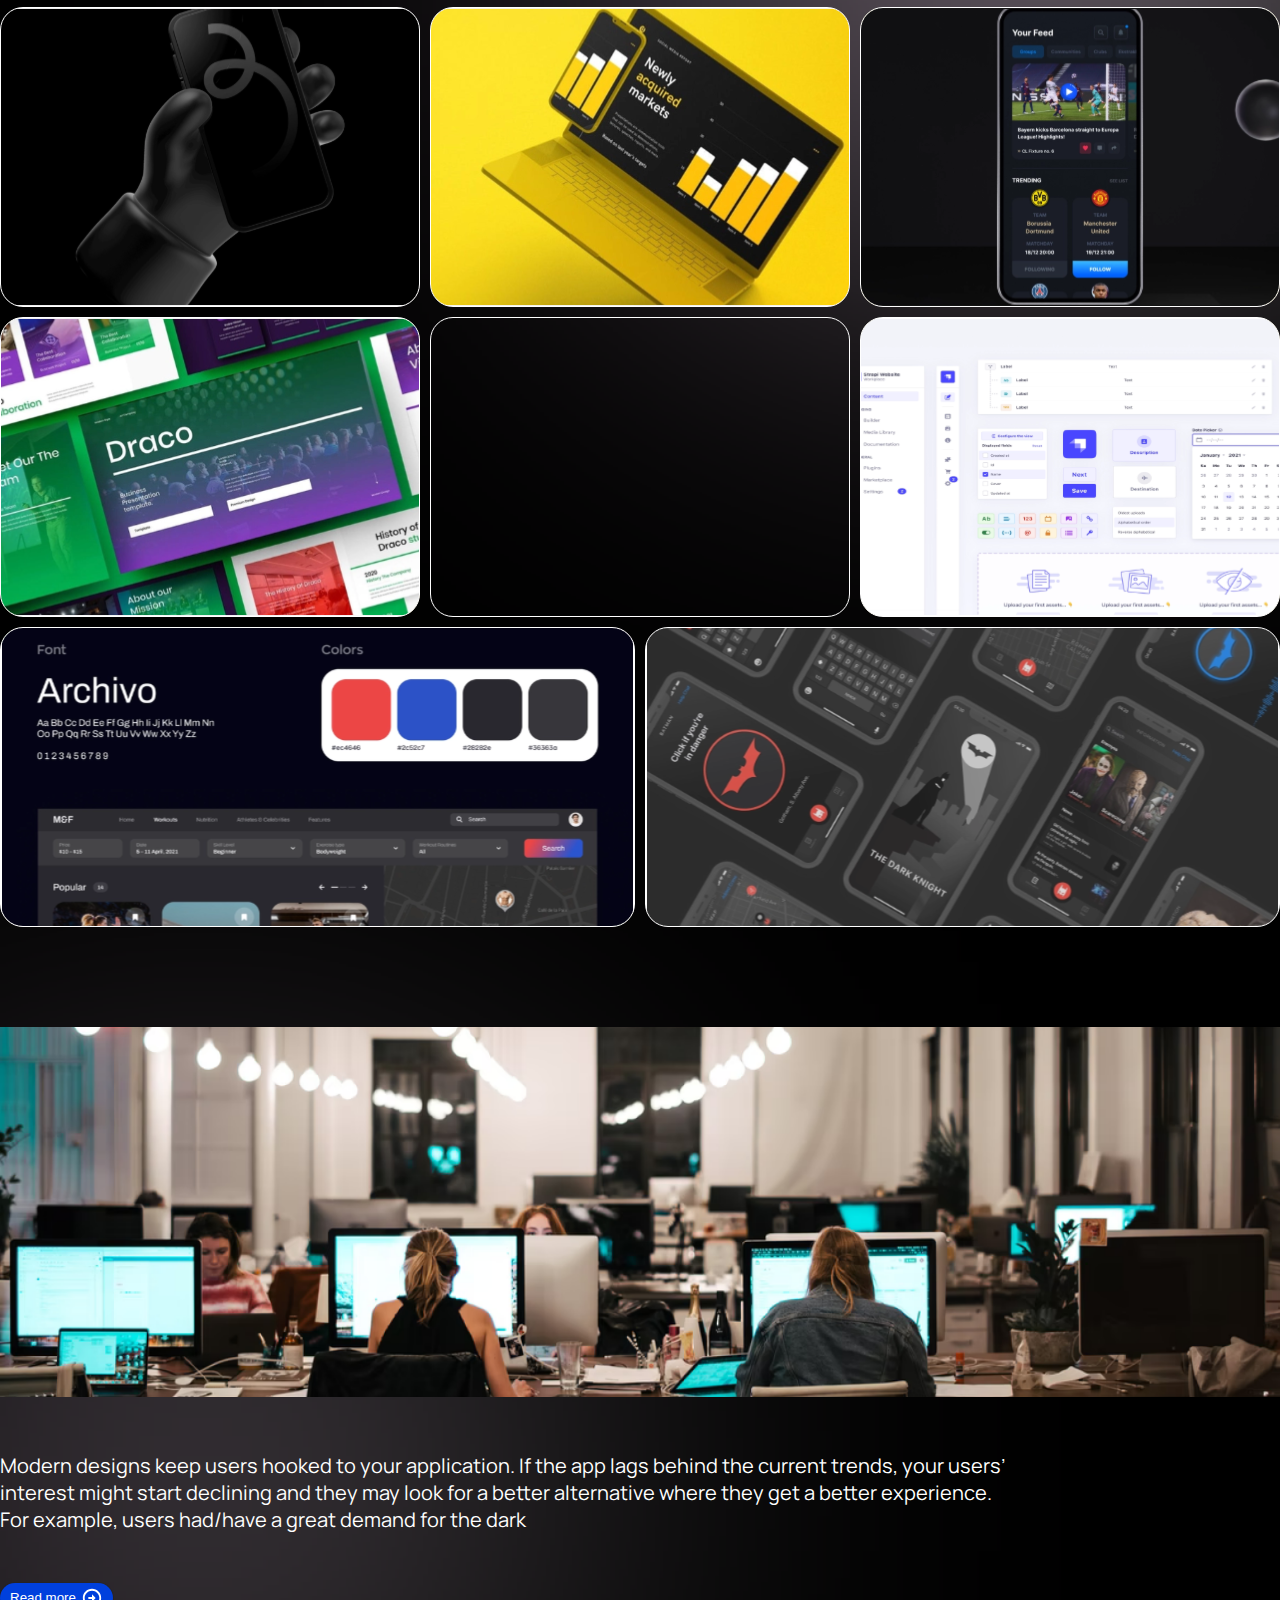
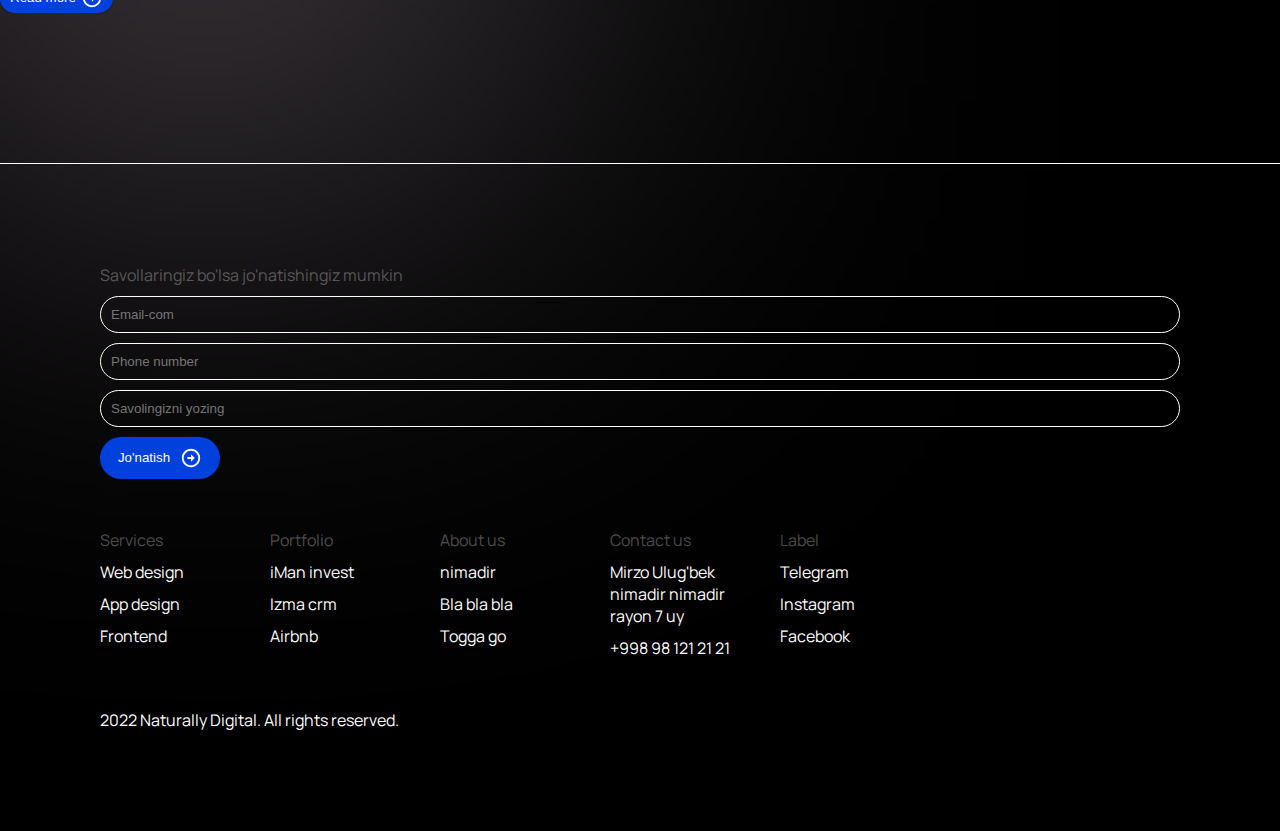
==== commit 8b1d2be6: "[main] fix: pages" ====
--- a/index.html
+++ b/index.html
@@ -18,37 +18,29 @@
     <title>Soffit</title>
   </head>
 
-  <body>
+  <body class="relative">
     <header>
-      <div class="container">
-        <nav class="flex justify-between items-center py-40">
-          <a href="/"><img src="/icons/logo.svg" alt="Soffit" /></a>
-
-          <ul class="flex items-center gap-60">
-            <ul class="flex items-center gap-30">
-              <li>
-                <a href="/services" class="no-underline">Services</a>
-              </li>
-
-              <li>
-                <a href="/portfolio.html" class="no-underline">Portfolio</a>
-              </li>
-
-              <li>
-                <a href="/about" class="no-underline">About us</a>
-              </li>
-            </ul>
-
+      <nav class="container">
+        <a href="/"><img src="/icons/logo.svg" alt="Soffit" /></a>
+        <ul class="nav-options-container">
+          <ul class="navlinks">
             <li>
-              <div class="flex border rounded-full overflow-hidden px-5">
-                <button class="px-5">Uz</button>
-                <button class="px-5">Ru</button>
-                <button class="px-5">En</button>
-              </div>
+              <a href="/services.html">Services</a>
+            </li>
+            <li>
+              <a href="/portfolio.html">Portfolio</a>
+            </li>
+            <li>
+              <a href="/about">About us</a>
             </li>
           </ul>
-        </nav>
-      </div>
+          <div class="lang rounded-full">
+            <button>Uz</button>
+            <button>Ru</button>
+            <button class="active">En</button>
+          </div>
+        </ul>
+      </nav>
     </header>
 
     <section id="intro" class="intro">
@@ -106,7 +98,7 @@
       <div class="container">
         <h2>Services</h2>
 
-        <div class="cards">
+        <div class="cards overflow-x-scroll">
           <!-- Service card start -->
           <div class="card">
             <h3>App design</h3>
@@ -182,33 +174,111 @@
       </div>
     </section>
 
-    <section id="portfolio" class="portfolio">
-      <div class="container">
-        <h2>Portfolio</h2>
-
-        <div class="cards">
-          <div class="card">
-            <img src="/images/portfolio-1.png" alt="Portfolio" />
-          </div>
-
-          <div class="card">
-            <img src="/images/portfolio-2.png" alt="Portfolio" />
-          </div>
-
-          <div class="card">
-            <img src="/images/portfolio-3.png" alt="Portfolio" />
-          </div>
-
-          <div class="card">
-            <img src="/images/portfolio-4.png" alt="Portfolio" />
-          </div>
-
-          <div class="card">
-            <img src="/images/portfolio-5.png" alt="Portfolio" />
-          </div>
-
-          <div class="card">
-            <img src="/images/portfolio-6x`.png" alt="Portfolio" />
+    <section class="sn-body container">
+      <h1>Portfolio</h1>
+
+      <div class="portfolio-body-grid">
+        <div
+          class="item"
+          style="background-image: url('images/grid-item-1.svg');"
+        >
+          <div class="hover-item">
+            <h3>Make sure to plan the hierarchy of your project.</h3>
+            <button class="btn">
+              Read more
+              <span class="fa-solid fa-arrow-right"></span>
+            </button>
+          </div>
+        </div>
+
+        <div
+          class="item"
+          style="background-image: url('images/grid-item-2.svg');"
+        >
+          <div class="hover-item">
+            <h3>Make sure to plan the hierarchy of your project.</h3>
+            <button class="btn">
+              Read more
+              <span class="fa-solid fa-arrow-right"></span>
+            </button>
+          </div>
+        </div>
+
+        <div
+          class="item"
+          style="background-image: url('images/grid-item-3.svg');"
+        >
+          <div class="hover-item">
+            <h3>Make sure to plan the hierarchy of your project.</h3>
+            <button class="btn">
+              Read more
+              <span class="fa-solid fa-arrow-right"></span>
+            </button>
+          </div>
+        </div>
+
+        <div
+          class="item"
+          style="background-image: url('images/grid-item-4.svg');"
+        >
+          <div class="hover-item">
+            <h3>Make sure to plan the hierarchy of your project.</h3>
+            <button class="btn">
+              Read more
+              <span class="fa-solid fa-arrow-right"></span>
+            </button>
+          </div>
+        </div>
+
+        <div
+          class="item"
+          style="background-image: url('images/grid-item-5.svg');"
+        >
+          <div class="hover-item">
+            <h3>Make sure to plan the hierarchy of your project.</h3>
+            <button class="btn">
+              Read more
+              <span class="fa-solid fa-arrow-right"></span>
+            </button>
+          </div>
+        </div>
+
+        <div
+          class="item"
+          style="background-image: url('images/grid-item-6.svg');"
+        >
+          <div class="hover-item">
+            <h3>Make sure to plan the hierarchy of your project.</h3>
+            <button class="btn">
+              Read more
+              <span class="fa-solid fa-arrow-right"></span>
+            </button>
+          </div>
+        </div>
+
+        <div
+          class="item"
+          style="background-image: url('images/grid-item-7.svg');"
+        >
+          <div class="hover-item">
+            <h3>Make sure to plan the hierarchy of your project.</h3>
+            <button class="btn">
+              Read more
+              <span class="fa-solid fa-arrow-right"></span>
+            </button>
+          </div>
+        </div>
+
+        <div
+          class="item"
+          style="background-image: url('images/grid-item-8.svg');"
+        >
+          <div class="hover-item">
+            <h3>Make sure to plan the hierarchy of your project.</h3>
+            <button class="btn">
+              Read more
+              <span class="fa-solid fa-arrow-right"></span>
+            </button>
           </div>
         </div>
       </div>
@@ -243,5 +313,60 @@
         </div>
       </div>
     </section>
+
+    <footer>
+      <div class="container">
+        <div class="content">
+          <form action="POST">
+            <p class="passive">Savollaringiz bo'lsa jo'natishingiz mumkin</p>
+            <input type="text" placeholder="Email-com" />
+            <input type="text" placeholder="Phone number" />
+            <input type="text" placeholder="Savolingizni yozing" />
+            <button class="btn blue-btn" type="submit" style="width: 120px;">
+              Jo'natish
+              <img src="/icons/righ-arrow.svg" alt="go" />
+            </button>
+          </form>
+
+          <div class="table">
+            <div class="tcol">
+              <p class="passive">Services</p>
+              <p>Web design</p>
+              <p>App design</p>
+              <p>Frontend</p>
+            </div>
+            <div class="tcol">
+              <p class="passive">Portfolio</p>
+              <p>iMan invest</p>
+              <p>Izma crm</p>
+              <p>Airbnb</p>
+            </div>
+            <div class="tcol">
+              <p class="passive">About us</p>
+              <p>nimadir</p>
+              <p>Bla bla bla</p>
+              <p>Togga go</p>
+            </div>
+            <div class="tcol">
+              <p class="passive">Contact us</p>
+              <p>Mirzo Ulug'bek nimadir nimadir rayon 7 uy</p>
+              <p>+998 98 121 21 21</p>
+            </div>
+            <div class="tcol">
+              <p class="passive">Label</p>
+              <p>Telegram</p>
+              <p>Instagram</p>
+              <p>Facebook</p>
+            </div>
+          </div>
+        </div>
+        <div class="copyright">
+          <p>2022 Naturally Digital. All rights reserved.</p>
+        </div>
+      </div>
+    </footer>
+
+    <div class="light1"></div>
+    <div class="light2"></div>
   </body>
 </html>
--- a/style.css
+++ b/style.css
@@ -3,12 +3,17 @@
   margin: 0;
   box-sizing: border-box;
   scroll-behavior: smooth;
-  background: #000000;
   color: #ffffff;
+  -webkit-user-select: none;
+     -moz-user-select: none;
+          user-select: none;
+  -webkit-user-drag: none;
+  z-index: 1;
 }
 
 body {
   font-family: "Manrope", sans-serif;
+  background: #000000;
 }
 
 .container {
@@ -189,6 +194,14 @@
   overflow: hidden;
 }
 
+.overflow-x-scroll {
+  overflow-x: scroll;
+}
+
+.overflow-x-scroll::-webkit-scrollbar {
+  display: none;
+}
+
 .focus-outline-none {
   outline: none;
 }
@@ -267,6 +280,7 @@
 header nav button {
   padding: 10px 20px;
   border-radius: 10px;
+  background-color: #000000;
   border: 1px solid var(--gray-borders, rgba(47, 43, 67, 0.15));
 }
 header nav button:hover {
@@ -275,13 +289,23 @@
 
 .intro,
 .outro {
+  position: relative;
   margin-bottom: 150px;
+  z-index: 1;
+  background: none;
+}
+.intro div,
+.intro img,
+.outro div,
+.outro img {
+  background: none;
 }
 .intro-text-container,
 .outro-text-container {
   display: flex;
   justify-content: space-between;
   align-items: end;
+  background: none;
   margin-top: 50px;
   margin-bottom: 50px;
 }
@@ -290,9 +314,11 @@
   font-size: 20px;
   width: 80%;
   margin-bottom: 50px;
+  background: none;
 }
 .intro-text-container .button-to-top,
 .outro-text-container .button-to-top {
+  background: none;
   height: 70px;
   padding-left: 4px;
   padding-right: 4px;
@@ -310,7 +336,7 @@
   position: relative;
   border: #ffffff 1px solid;
   padding: 30px;
-  width: 350px;
+  min-width: 400px;
 }
 .services .cards .card h3 {
   margin-bottom: 80px;
@@ -345,9 +371,9 @@
   margin-bottom: 50px;
 }
 .portfolio .cards {
-  display: grid;
-  grid-template-columns: repeat(2, 1fr);
-  grid-gap: 8px;
+  display: flex;
+  gap: 10px;
+  flex-wrap: wrap;
   margin-bottom: 100px;
 }
 .portfolio .cards .card {
@@ -365,6 +391,82 @@
      object-position: center;
 }
 
+.sn-body {
+  display: flex;
+  flex-direction: column;
+  gap: 20px;
+  margin-bottom: 100px;
+}
+
+.portfolio-body-grid {
+  display: flex;
+  gap: 10px;
+  flex-wrap: wrap;
+}
+
+.portfolio-body-grid .item {
+  flex: 1 1 400px;
+  height: 300px;
+  display: flex;
+  justify-content: center;
+  align-items: center;
+  border-radius: 23px;
+  border: 1px solid white;
+  overflow: hidden;
+  position: relative;
+  transition: all 1s ease;
+  cursor: pointer;
+  background-position: center;
+  background-repeat: no-repeat;
+  background-size: cover;
+}
+
+.portfolio-body-grid .item:hover .hover-item {
+  bottom: 30px;
+}
+
+.portfolio-body-grid .item:hover {
+  filter: brightness(1.3);
+}
+
+.portfolio-body-grid .hover-item {
+  -webkit-backdrop-filter: blur(10px);
+          backdrop-filter: blur(10px);
+  position: absolute;
+  width: 80%;
+  display: flex;
+  justify-content: center;
+  align-items: center;
+  gap: 20px;
+  border-radius: 50px;
+  bottom: -100%;
+  background: rgba(0, 0, 0, 0.5);
+  padding: 20px;
+  transition: all 0.5s ease;
+}
+
+.light1 {
+  position: absolute;
+  width: 500px;
+  height: 500px;
+  top: 30%;
+  right: 0px;
+  background: linear-gradient(90deg, #f4c4f3 0%, white 100%);
+  z-index: 0;
+  filter: blur(300px);
+}
+
+.light2 {
+  position: absolute;
+  width: 400px;
+  height: 300px;
+  bottom: 20%;
+  left: 0px;
+  background: linear-gradient(90deg, #f4c4f3 0%, white 100%);
+  z-index: 0;
+  filter: blur(300px);
+}
+
 @media (max-width: 640px) {
   .container {
     max-width: 360px;
@@ -372,4 +474,195 @@
   .hidden {
     display: block;
   }
+}
+.spaced-container {
+  padding: 100px;
+}
+
+nav {
+  display: flex;
+  gap: 10px;
+  justify-content: space-between;
+  padding: 50px;
+}
+
+nav * {
+  color: rgba(255, 255, 255, 0.4);
+  text-decoration: none;
+}
+
+nav .nav-options-container {
+  display: flex;
+  gap: 60px;
+  align-items: center;
+}
+
+.nav-options-container * {
+  transition: all 0.5s ease;
+}
+
+.nav-options-container button:hover,
+.nav-options-container a:hover {
+  color: white;
+}
+
+nav .navlinks {
+  display: flex;
+  align-items: center;
+  gap: 30px;
+  list-style-type: none;
+}
+
+.lang {
+  border: 1px solid white;
+  display: flex;
+  gap: 5px;
+  overflow: hidden;
+}
+
+.lang button {
+  padding: 10px;
+  cursor: pointer;
+  border: none;
+  outline: none;
+  background: transparent;
+}
+
+.sn-body {
+  display: flex;
+  flex-direction: column;
+  gap: 20px;
+}
+
+.portfolio-body-grid {
+  display: flex;
+  gap: 10px;
+  flex-wrap: wrap;
+}
+
+.portfolio-body-grid .item {
+  flex: 1 1 400px;
+  height: 300px;
+  display: flex;
+  justify-content: center;
+  align-items: center;
+  border-radius: 23px;
+  border: 1px solid white;
+  overflow: hidden;
+  position: relative;
+  transition: all 1s ease;
+  cursor: pointer;
+  background-position: center;
+  background-repeat: no-repeat;
+  background-size: cover;
+}
+
+.portfolio-body-grid .item:hover .hover-item {
+  bottom: 30px;
+}
+
+.portfolio-body-grid .item:hover {
+  filter: brightness(1.3);
+}
+
+.portfolio-body-grid .hover-item {
+  -webkit-backdrop-filter: blur(10px);
+          backdrop-filter: blur(10px);
+  position: absolute;
+  width: 80%;
+  display: flex;
+  justify-content: center;
+  align-items: center;
+  gap: 20px;
+  border-radius: 50px;
+  bottom: -100%;
+  background: rgba(0, 0, 0, 0.5);
+  padding: 20px;
+  transition: all 0.5s ease;
+}
+
+.btn {
+  width: 100px;
+  padding: 10px;
+  background: transparent;
+  border: 1px solid white;
+  display: flex;
+  gap: 10px;
+  border-radius: 30px;
+  justify-content: center;
+  align-items: center;
+  width: 200px;
+  cursor: pointer;
+}
+
+.btn span {
+  padding: 2px;
+  border: 2px solid white;
+  border-radius: 20px;
+}
+
+footer {
+  margin-top: 100px;
+  padding: 100px;
+  border-top: 1px solid white;
+}
+
+footer .content {
+  display: flex;
+  gap: 50px;
+  justify-content: space-between;
+  flex-wrap: wrap;
+  margin-bottom: 50px;
+}
+
+footer form {
+  flex: 1 0 300px;
+  display: flex;
+  flex-direction: column;
+  gap: 10px;
+}
+
+footer form input {
+  padding: 10px;
+  background: transparent;
+  border: 1px solid white;
+  border-radius: 9999px;
+  width: 100%;
+}
+
+footer .table {
+  display: flex;
+  gap: 30px;
+  flex-wrap: wrap;
+  justify-content: center;
+}
+
+footer .table .tcol {
+  display: flex;
+  flex: 1 0 100px;
+  flex-direction: column;
+  gap: 10px;
+}
+
+.passive *,
+.passive {
+  color: rgba(255, 255, 255, 0.3);
+}
+
+.blue-btn {
+  background: #0040DD;
+  border: none;
+}
+
+.active {
+  color: white;
+}
+
+@media (max-width: 900px) {
+  .nav-options-container {
+    display: none;
+  }
+  footer .content {
+    flex-direction: column-reverse;
+  }
 }/*# sourceMappingURL=style.css.map */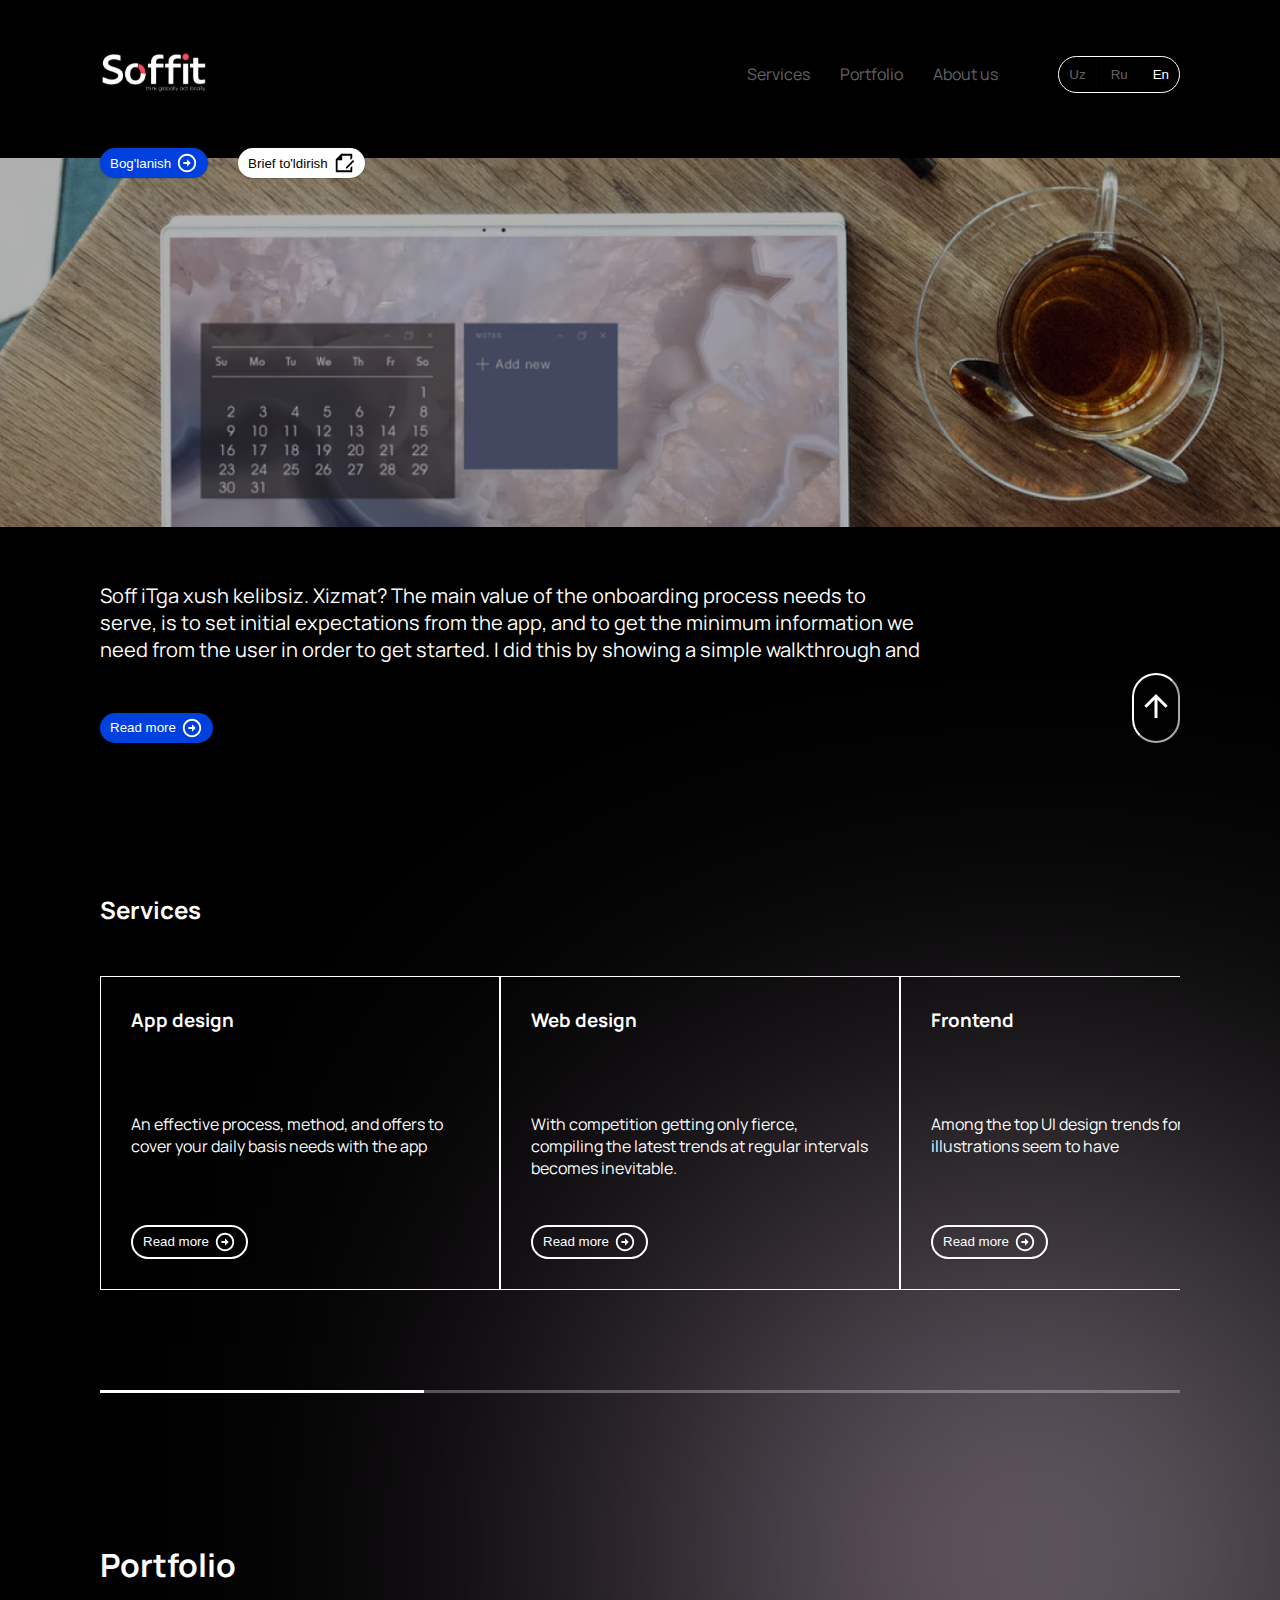
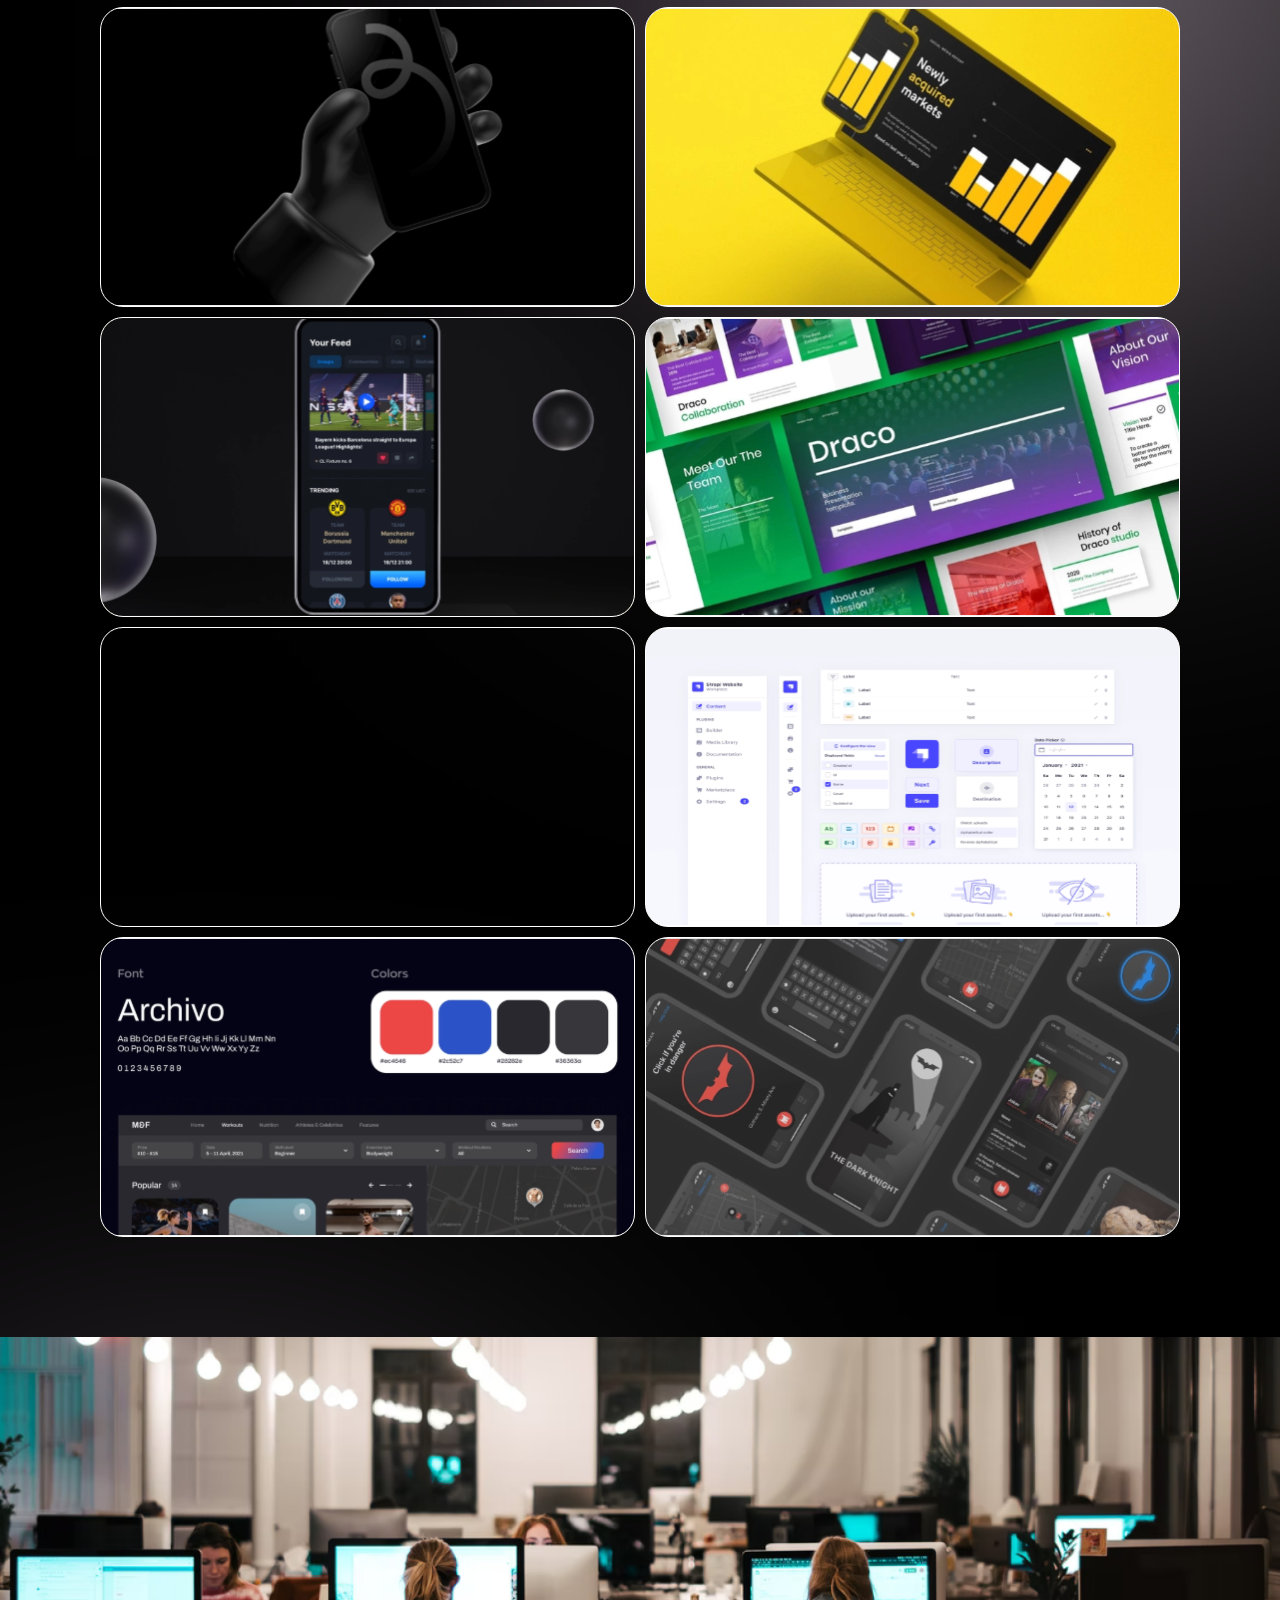
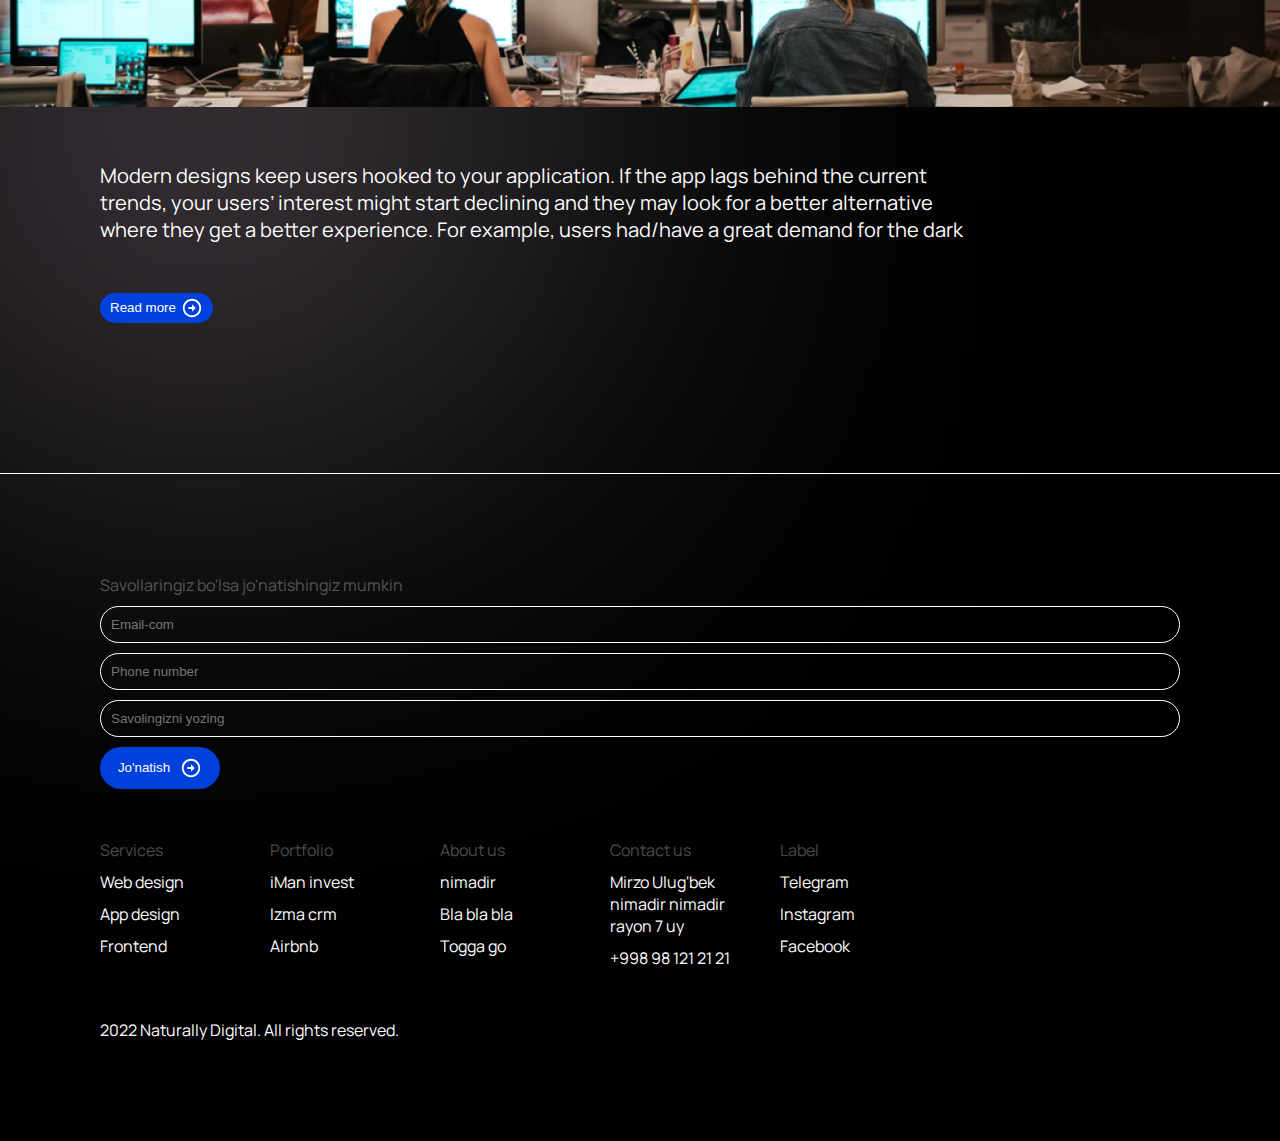
==== commit 20571b10: "[main] feat: merge & optmize" ====
--- a/index.html
+++ b/index.html
@@ -3,6 +3,7 @@
   <head>
     <meta charset="UTF-8" />
     <meta name="viewport" content="width=device-width, initial-scale=1.0" />
+    <link rel="stylesheet" href="./main.css" />
     <link rel="stylesheet" href="./style.css" />
     <link rel="icon" href="./icons/logo.svg" />
 
@@ -31,7 +32,7 @@
               <a href="/portfolio.html">Portfolio</a>
             </li>
             <li>
-              <a href="/about">About us</a>
+              <a href="/about.html">About us</a>
             </li>
           </ul>
           <div class="lang rounded-full">
@@ -314,55 +315,53 @@
       </div>
     </section>
 
-    <footer>
-      <div class="container">
-        <div class="content">
-          <form action="POST">
-            <p class="passive">Savollaringiz bo'lsa jo'natishingiz mumkin</p>
-            <input type="text" placeholder="Email-com" />
-            <input type="text" placeholder="Phone number" />
-            <input type="text" placeholder="Savolingizni yozing" />
-            <button class="btn blue-btn" type="submit" style="width: 120px;">
-              Jo'natish
-              <img src="/icons/righ-arrow.svg" alt="go" />
-            </button>
-          </form>
-
-          <div class="table">
-            <div class="tcol">
-              <p class="passive">Services</p>
-              <p>Web design</p>
-              <p>App design</p>
-              <p>Frontend</p>
-            </div>
-            <div class="tcol">
-              <p class="passive">Portfolio</p>
-              <p>iMan invest</p>
-              <p>Izma crm</p>
-              <p>Airbnb</p>
-            </div>
-            <div class="tcol">
-              <p class="passive">About us</p>
-              <p>nimadir</p>
-              <p>Bla bla bla</p>
-              <p>Togga go</p>
-            </div>
-            <div class="tcol">
-              <p class="passive">Contact us</p>
-              <p>Mirzo Ulug'bek nimadir nimadir rayon 7 uy</p>
-              <p>+998 98 121 21 21</p>
-            </div>
-            <div class="tcol">
-              <p class="passive">Label</p>
-              <p>Telegram</p>
-              <p>Instagram</p>
-              <p>Facebook</p>
-            </div>
-          </div>
-        </div>
-        <div class="copyright">
-          <p>2022 Naturally Digital. All rights reserved.</p>
-        </div>
+    <footer class="container">
+      <div class="content">
+        <form action="POST">
+          <p class="passive">Savollaringiz bo'lsa jo'natishingiz mumkin</p>
+          <input type="text" placeholder="Email-com" />
+          <input type="text" placeholder="Phone number" />
+          <input type="text" placeholder="Savolingizni yozing" />
+          <button class="btn blue-btn" type="submit" style="width: 120px;">
+            Jo'natish
+            <img src="/icons/righ-arrow.svg" alt="go" />
+          </button>
+        </form>
+
+        <div class="table">
+          <div class="tcol">
+            <p class="passive">Services</p>
+            <p>Web design</p>
+            <p>App design</p>
+            <p>Frontend</p>
+          </div>
+          <div class="tcol">
+            <p class="passive">Portfolio</p>
+            <p>iMan invest</p>
+            <p>Izma crm</p>
+            <p>Airbnb</p>
+          </div>
+          <div class="tcol">
+            <p class="passive">About us</p>
+            <p>nimadir</p>
+            <p>Bla bla bla</p>
+            <p>Togga go</p>
+          </div>
+          <div class="tcol">
+            <p class="passive">Contact us</p>
+            <p>Mirzo Ulug'bek nimadir nimadir rayon 7 uy</p>
+            <p>+998 98 121 21 21</p>
+          </div>
+          <div class="tcol">
+            <p class="passive">Label</p>
+            <p>Telegram</p>
+            <p>Instagram</p>
+            <p>Facebook</p>
+          </div>
+        </div>
+      </div>
+      <div class="copyright">
+        <p>2022 Naturally Digital. All rights reserved.</p>
       </div>
     </footer>
 
--- a/main.css
+++ b/main.css
@@ -0,0 +1,222 @@
+* {
+    padding: 0;
+    margin: 0;
+    box-sizing: border-box;
+    scroll-behavior: smooth;
+    color: #ffffff;
+    user-select: none;
+    -webkit-user-drag: none;
+    z-index: 1;
+  }
+  
+body {
+  font-family: "Manrope", sans-serif;
+  background: #000000;
+  position: relative;
+  overflow-x: hidden;
+}
+  
+.container {
+  padding-left: 100px;
+  padding-right: 100px;
+}
+
+.spaced-container{
+  padding: 100px;
+}
+  
+::-webkit-scrollbar {
+  width: 5px;
+  height: 10px;
+}
+
+/* Background color of the scrollbar track */
+::-webkit-scrollbar-track {
+  background-color: #000000;
+}
+
+/* Color of the scrollbar thumb */
+::-webkit-scrollbar-thumb {
+  background-color: #434343;
+  border-radius: 5px;
+}
+
+/* On hover, color of the scrollbar thumb */
+::-webkit-scrollbar-thumb:hover {
+  background-color: #4b4b4b;
+}
+
+nav{
+  display: flex;
+  gap: 10px;
+  justify-content: space-between;
+  padding: 50px;
+}
+
+nav *{
+  color: rgba(255, 255, 255, 0.4);
+  text-decoration: none;;
+}
+
+nav .nav-options-container{
+  display: flex;
+  gap: 60px;
+  align-items: center;
+}
+
+.nav-options-container *{
+  transition: all 0.5s ease;
+}
+
+.nav-options-container button:hover, .nav-options-container a:hover{
+  color: white;
+}
+
+nav .navlinks{
+  display: flex;
+  align-items: center;
+  gap: 30px;
+  list-style-type: none;
+}
+
+.lang{
+  border: 1px solid white;
+  display: flex;
+  gap: 5px;
+  overflow: hidden;
+}
+
+.lang button{
+  padding: 10px;
+  cursor: pointer;
+  border: none;
+  outline: none;
+  background: transparent;
+}
+
+.rounded-full {
+  border-radius: 9999px;
+}
+
+.btn{
+  width: 100px;
+  padding: 10px;
+  background: transparent;
+  border: 1px solid white;
+  display: flex;
+  gap: 10px;
+  border-radius: 30px;
+  justify-content: center;
+  align-items: center;
+  width: 200px;
+  cursor: pointer;
+}
+
+.btn span{
+  padding: 2px;
+  border: 2px solid white;
+  border-radius: 20px;
+}
+
+footer{
+  margin-top: 100px;
+  padding: 100px;
+  border-top: 1px solid white;
+}
+
+footer .content{
+  display: flex;
+  gap: 50px;
+  justify-content: space-between;
+  flex-wrap: wrap;
+  margin-bottom: 50px;
+}
+
+footer form{
+  flex: 1 0 300px;
+  display: flex;
+  flex-direction: column;
+  gap: 10px;
+}
+
+footer form input{
+  padding: 10px;
+  background: transparent;
+  border: 1px solid white;
+  border-radius: 9999px;
+  width: 100%;
+}
+
+footer .table{
+  display: flex;
+  gap: 30px;
+  flex-wrap: wrap;
+  justify-content: center;
+}
+
+footer .table .tcol{
+  display: flex;
+  flex: 1 0 100px;
+  flex-direction: column;
+  gap: 10px;
+}
+
+.passive *, .passive{
+  color: rgba(255, 255, 255, 0.3)
+}
+
+.light1{
+  position: absolute;
+  width: 500px;
+  height: 500px;
+  top: 10%;
+  right: 0px;
+  background: linear-gradient(90deg, #f4c4f3 0%, white 100%);;
+  z-index: 0;
+  filter: blur(300px);
+}
+
+.light2{
+  position: absolute;
+  width: 400px;
+  height: 300px;
+  bottom: 20%;
+  left: 0px;
+  background: linear-gradient(90deg, #f4c4f3 0%, white 100%);;
+  z-index: 0;
+  filter: blur(300px);
+}
+
+.blue-btn{
+  background: #0040DD;
+  border: none;
+}
+
+.white-btn{
+    background: white;
+    border: none;
+    color: black;
+}
+
+.active{
+  color: white;
+}
+
+@media (max-width: 900px) {
+  .container{
+    padding-left: 50px;
+    padding-right: 50px;
+  }
+
+  .spaced-container{
+    padding: 50%;
+  }
+  
+  .nav-options-container{
+    display: none;
+  }
+  footer .content{
+    flex-direction: column-reverse;
+  }
+  
+}--- a/style.css
+++ b/style.css
@@ -1,47 +1,3 @@
-* {
-  padding: 0;
-  margin: 0;
-  box-sizing: border-box;
-  scroll-behavior: smooth;
-  color: #ffffff;
-  -webkit-user-select: none;
-     -moz-user-select: none;
-          user-select: none;
-  -webkit-user-drag: none;
-  z-index: 1;
-}
-
-body {
-  font-family: "Manrope", sans-serif;
-  background: #000000;
-}
-
-.container {
-  max-width: 1400px;
-  margin: 0 auto;
-}
-
-::-webkit-scrollbar {
-  width: 5px;
-  height: 10px;
-}
-
-/* Background color of the scrollbar track */
-::-webkit-scrollbar-track {
-  background-color: #000000;
-}
-
-/* Color of the scrollbar thumb */
-::-webkit-scrollbar-thumb {
-  background-color: #434343;
-  border-radius: 5px;
-}
-
-/* On hover, color of the scrollbar thumb */
-::-webkit-scrollbar-thumb:hover {
-  background-color: #4b4b4b;
-}
-
 .flex {
   display: flex;
 }
@@ -275,16 +231,6 @@
 .object-cover {
   -o-object-fit: cover;
      object-fit: cover;
-}
-
-header nav button {
-  padding: 10px 20px;
-  border-radius: 10px;
-  background-color: #000000;
-  border: 1px solid var(--gray-borders, rgba(47, 43, 67, 0.15));
-}
-header nav button:hover {
-  background: var(--gray-borders, rgba(47, 43, 67, 0.02));
 }
 
 .intro,
@@ -465,204 +411,4 @@
   background: linear-gradient(90deg, #f4c4f3 0%, white 100%);
   z-index: 0;
   filter: blur(300px);
-}
-
-@media (max-width: 640px) {
-  .container {
-    max-width: 360px;
-  }
-  .hidden {
-    display: block;
-  }
-}
-.spaced-container {
-  padding: 100px;
-}
-
-nav {
-  display: flex;
-  gap: 10px;
-  justify-content: space-between;
-  padding: 50px;
-}
-
-nav * {
-  color: rgba(255, 255, 255, 0.4);
-  text-decoration: none;
-}
-
-nav .nav-options-container {
-  display: flex;
-  gap: 60px;
-  align-items: center;
-}
-
-.nav-options-container * {
-  transition: all 0.5s ease;
-}
-
-.nav-options-container button:hover,
-.nav-options-container a:hover {
-  color: white;
-}
-
-nav .navlinks {
-  display: flex;
-  align-items: center;
-  gap: 30px;
-  list-style-type: none;
-}
-
-.lang {
-  border: 1px solid white;
-  display: flex;
-  gap: 5px;
-  overflow: hidden;
-}
-
-.lang button {
-  padding: 10px;
-  cursor: pointer;
-  border: none;
-  outline: none;
-  background: transparent;
-}
-
-.sn-body {
-  display: flex;
-  flex-direction: column;
-  gap: 20px;
-}
-
-.portfolio-body-grid {
-  display: flex;
-  gap: 10px;
-  flex-wrap: wrap;
-}
-
-.portfolio-body-grid .item {
-  flex: 1 1 400px;
-  height: 300px;
-  display: flex;
-  justify-content: center;
-  align-items: center;
-  border-radius: 23px;
-  border: 1px solid white;
-  overflow: hidden;
-  position: relative;
-  transition: all 1s ease;
-  cursor: pointer;
-  background-position: center;
-  background-repeat: no-repeat;
-  background-size: cover;
-}
-
-.portfolio-body-grid .item:hover .hover-item {
-  bottom: 30px;
-}
-
-.portfolio-body-grid .item:hover {
-  filter: brightness(1.3);
-}
-
-.portfolio-body-grid .hover-item {
-  -webkit-backdrop-filter: blur(10px);
-          backdrop-filter: blur(10px);
-  position: absolute;
-  width: 80%;
-  display: flex;
-  justify-content: center;
-  align-items: center;
-  gap: 20px;
-  border-radius: 50px;
-  bottom: -100%;
-  background: rgba(0, 0, 0, 0.5);
-  padding: 20px;
-  transition: all 0.5s ease;
-}
-
-.btn {
-  width: 100px;
-  padding: 10px;
-  background: transparent;
-  border: 1px solid white;
-  display: flex;
-  gap: 10px;
-  border-radius: 30px;
-  justify-content: center;
-  align-items: center;
-  width: 200px;
-  cursor: pointer;
-}
-
-.btn span {
-  padding: 2px;
-  border: 2px solid white;
-  border-radius: 20px;
-}
-
-footer {
-  margin-top: 100px;
-  padding: 100px;
-  border-top: 1px solid white;
-}
-
-footer .content {
-  display: flex;
-  gap: 50px;
-  justify-content: space-between;
-  flex-wrap: wrap;
-  margin-bottom: 50px;
-}
-
-footer form {
-  flex: 1 0 300px;
-  display: flex;
-  flex-direction: column;
-  gap: 10px;
-}
-
-footer form input {
-  padding: 10px;
-  background: transparent;
-  border: 1px solid white;
-  border-radius: 9999px;
-  width: 100%;
-}
-
-footer .table {
-  display: flex;
-  gap: 30px;
-  flex-wrap: wrap;
-  justify-content: center;
-}
-
-footer .table .tcol {
-  display: flex;
-  flex: 1 0 100px;
-  flex-direction: column;
-  gap: 10px;
-}
-
-.passive *,
-.passive {
-  color: rgba(255, 255, 255, 0.3);
-}
-
-.blue-btn {
-  background: #0040DD;
-  border: none;
-}
-
-.active {
-  color: white;
-}
-
-@media (max-width: 900px) {
-  .nav-options-container {
-    display: none;
-  }
-  footer .content {
-    flex-direction: column-reverse;
-  }
 }/*# sourceMappingURL=style.css.map */